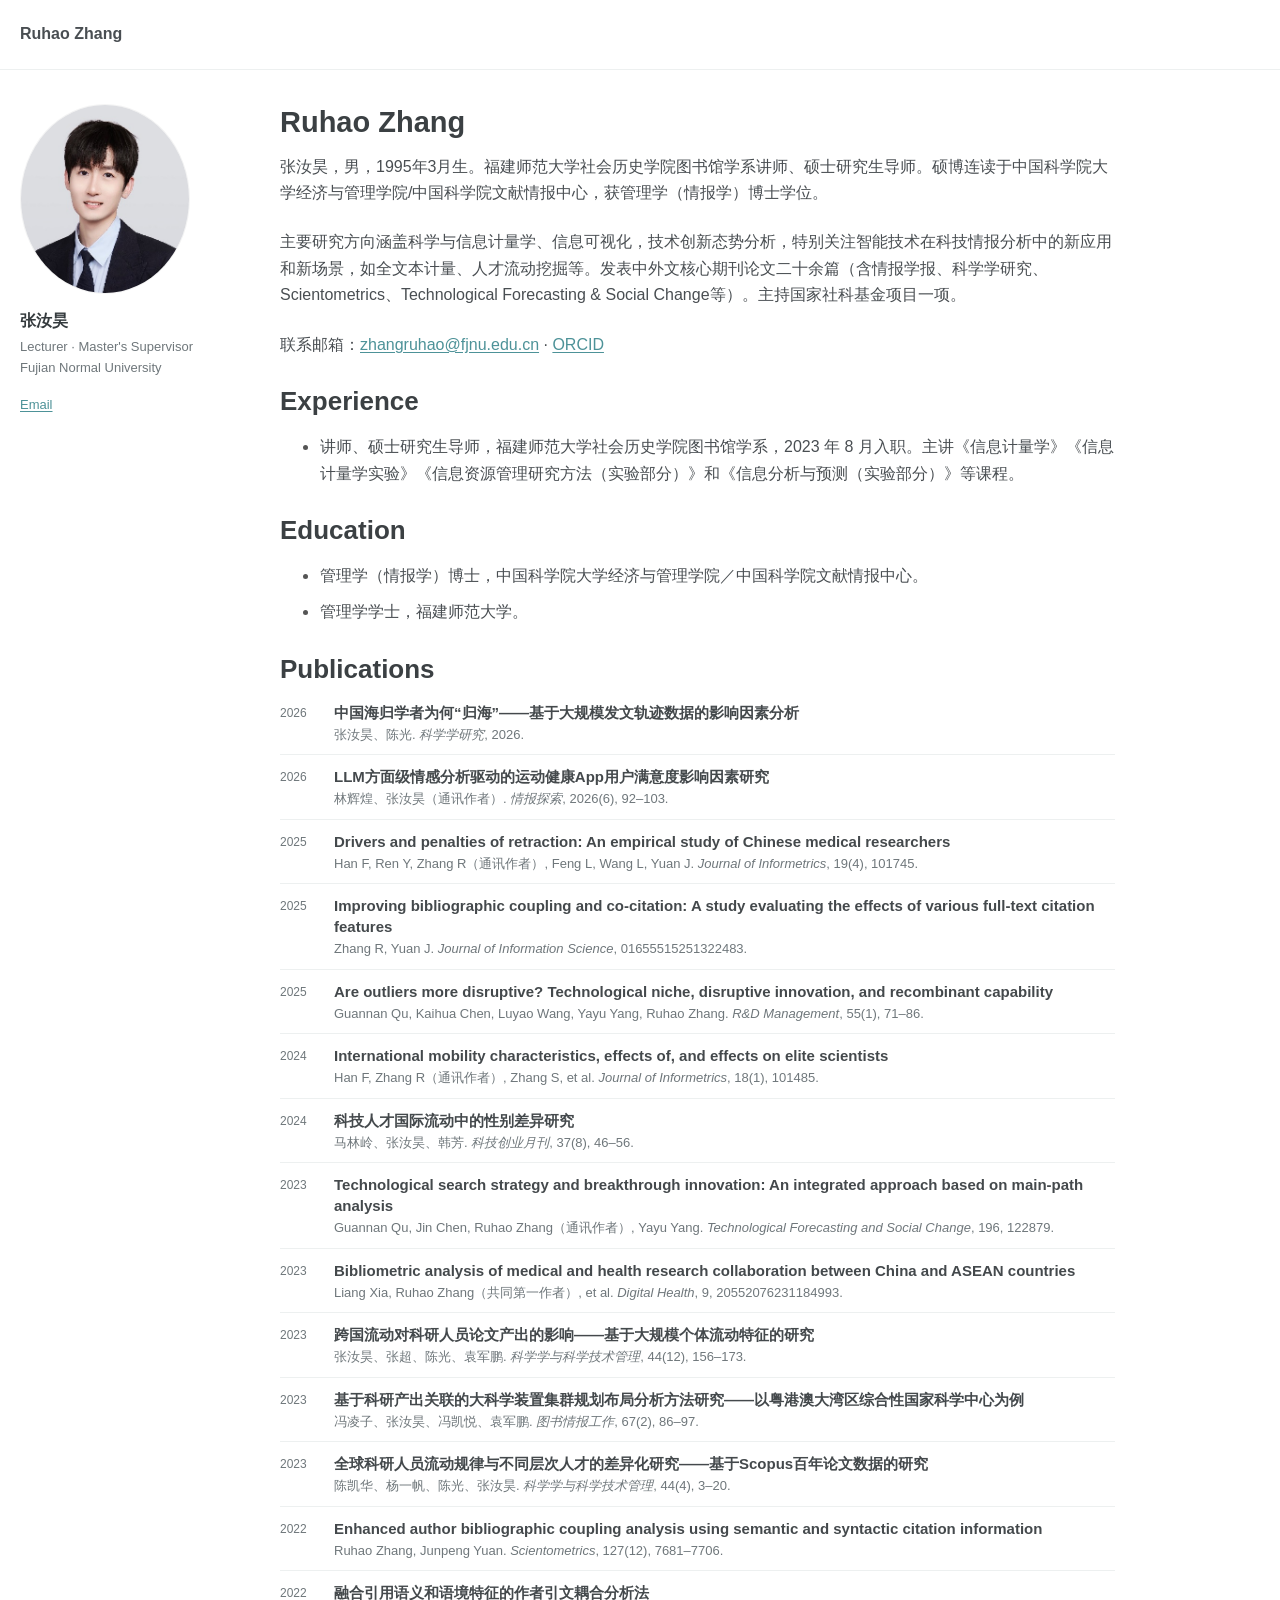
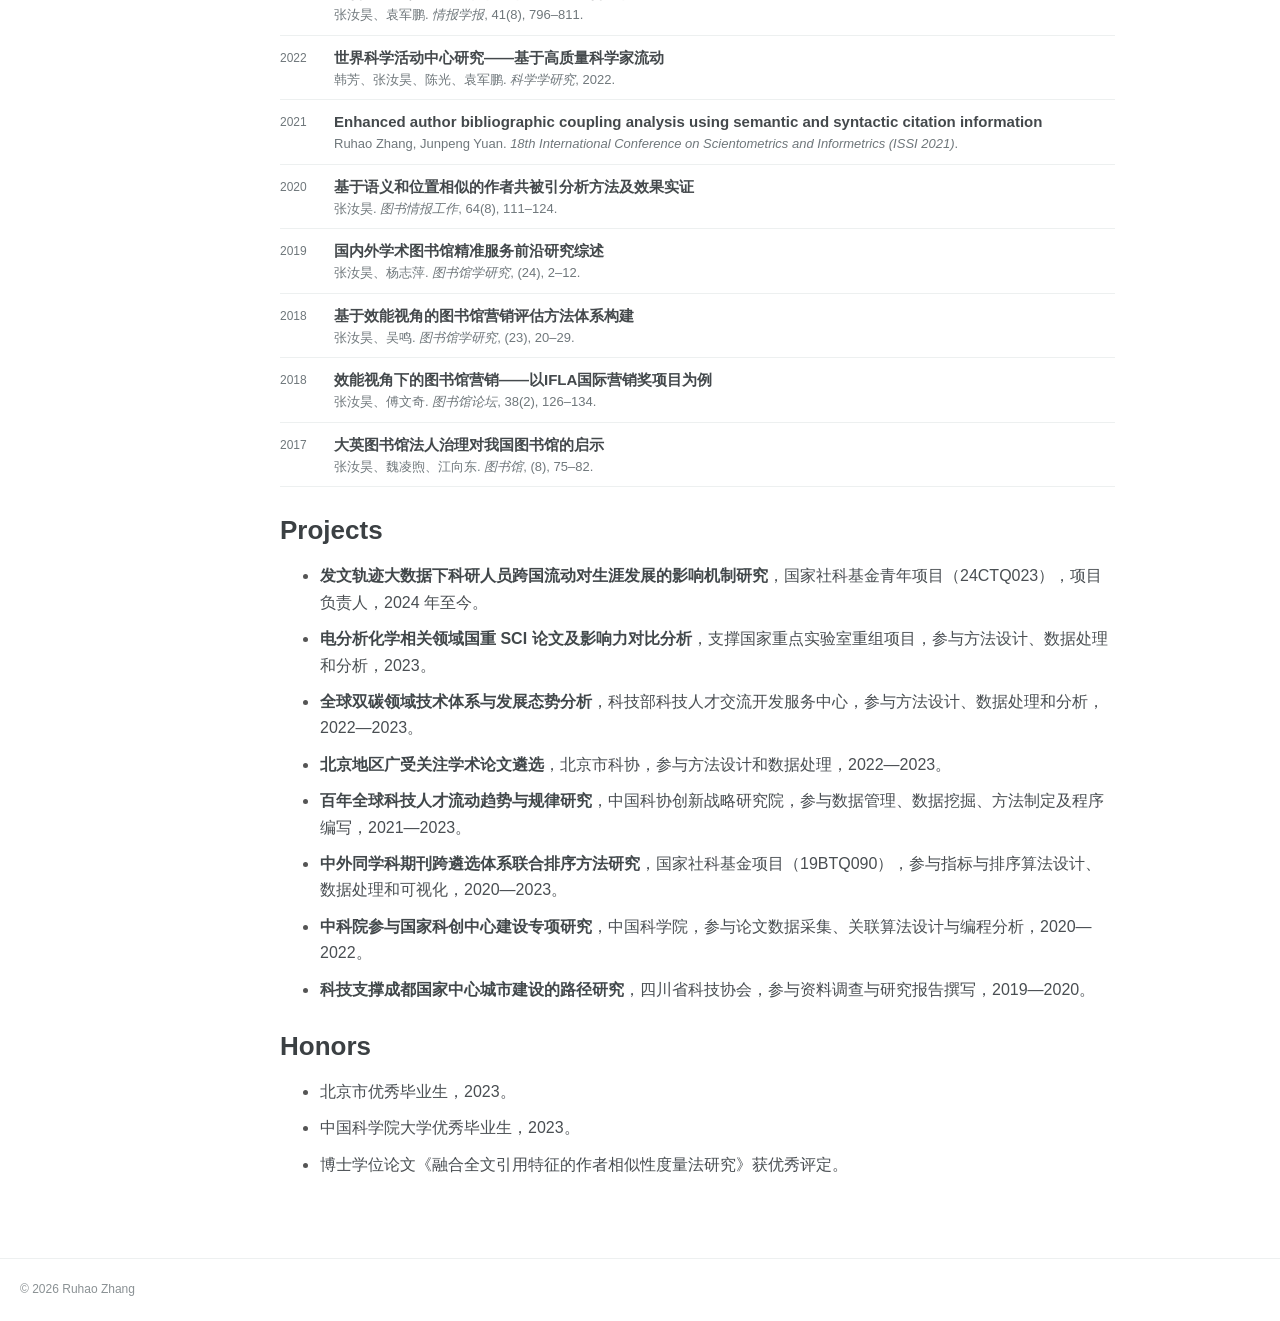
==== index.html @ c6165fc8 "Use revised academic biography on homepage" ====
<!doctype html>
<html lang="zh-CN">
<head>
  <meta charset="utf-8">
  <meta name="viewport" content="width=device-width, initial-scale=1">
  <meta name="description" content="Ruhao Zhang（张汝昊）的学术主页：科学与信息计量学、科技创新态势分析、智能情报技术与信息可视化。">
  <meta name="theme-color" content="#ffffff">
  <title>Ruhao Zhang · 张汝昊</title>
  <link rel="stylesheet" href="styles.css">
</head>
<body>
  <a class="skip-link" href="#main">跳转至正文</a>
  <header class="topbar">
    <div class="topbar-inner">
      <a class="topbar-brand" href="index.html">Ruhao Zhang</a>
    </div>
  </header>

  <div class="page-shell">
    <aside class="profile" aria-label="个人信息">
      <img src="portrait.jpg" alt="张汝昊的肖像" width="357" height="438">
      <h2>张汝昊</h2>
      <p>Lecturer · Master's Supervisor<br>Fujian Normal University</p>
      <a href="mailto:zhangruhao@fjnu.edu.cn">Email</a>
    </aside>

    <main id="main" class="content">
      <h1>Ruhao Zhang</h1>
      <p>张汝昊，男，1995年3月生。福建师范大学社会历史学院图书馆学系讲师、硕士研究生导师。硕博连读于中国科学院大学经济与管理学院/中国科学院文献情报中心，获管理学（情报学）博士学位。</p>
      <p>主要研究方向涵盖科学与信息计量学、信息可视化，技术创新态势分析，特别关注智能技术在科技情报分析中的新应用和新场景，如全文本计量、人才流动挖掘等。发表中外文核心期刊论文二十余篇（含情报学报、科学学研究、Scientometrics、Technological Forecasting &amp; Social Change等）。主持国家社科基金项目一项。</p>
      <p>联系邮箱：<a href="mailto:zhangruhao@fjnu.edu.cn">zhangruhao@fjnu.edu.cn</a> · <a href="https://orcid.org/0000-0002-4372-8726">ORCID</a></p>

      <section aria-labelledby="experience-title">
        <h2 id="experience-title">Experience</h2>
        <ul>
          <li>讲师、硕士研究生导师，福建师范大学社会历史学院图书馆学系，2023 年 8 月入职。主讲《信息计量学》《信息计量学实验》《信息资源管理研究方法（实验部分）》和《信息分析与预测（实验部分）》等课程。</li>
        </ul>
      </section>

      <section aria-labelledby="education-title">
        <h2 id="education-title">Education</h2>
        <ul>
          <li>管理学（情报学）博士，中国科学院大学经济与管理学院／中国科学院文献情报中心。</li>
          <li>管理学学士，福建师范大学。</li>
        </ul>
      </section>

      <section id="publications" aria-labelledby="publications-title">
        <h2 id="publications-title">Publications</h2>
        <ol class="publication-list">
          <li class="publication"><span class="pub-year">2026</span><div><h3>中国海归学者为何“归海”——基于大规模发文轨迹数据的影响因素分析</h3><p>张汝昊、陈光. <em>科学学研究</em>, 2026.</p></div></li>
          <li class="publication"><span class="pub-year">2026</span><div><h3>LLM方面级情感分析驱动的运动健康App用户满意度影响因素研究</h3><p>林辉煌、张汝昊（通讯作者）. <em>情报探索</em>, 2026(6), 92–103.</p></div></li>
          <li class="publication"><span class="pub-year">2025</span><div><h3>Drivers and penalties of retraction: An empirical study of Chinese medical researchers</h3><p>Han F, Ren Y, Zhang R（通讯作者）, Feng L, Wang L, Yuan J. <em>Journal of Informetrics</em>, 19(4), 101745.</p></div></li>
          <li class="publication"><span class="pub-year">2025</span><div><h3>Improving bibliographic coupling and co-citation: A study evaluating the effects of various full-text citation features</h3><p>Zhang R, Yuan J. <em>Journal of Information Science</em>, 01655515251322483.</p></div></li>
          <li class="publication"><span class="pub-year">2025</span><div><h3>Are outliers more disruptive? Technological niche, disruptive innovation, and recombinant capability</h3><p>Guannan Qu, Kaihua Chen, Luyao Wang, Yayu Yang, Ruhao Zhang. <em>R&amp;D Management</em>, 55(1), 71–86.</p></div></li>
          <li class="publication"><span class="pub-year">2024</span><div><h3>International mobility characteristics, effects of, and effects on elite scientists</h3><p>Han F, Zhang R（通讯作者）, Zhang S, et al. <em>Journal of Informetrics</em>, 18(1), 101485.</p></div></li>
          <li class="publication"><span class="pub-year">2024</span><div><h3>科技人才国际流动中的性别差异研究</h3><p>马林岭、张汝昊、韩芳. <em>科技创业月刊</em>, 37(8), 46–56.</p></div></li>
          <li class="publication"><span class="pub-year">2023</span><div><h3>Technological search strategy and breakthrough innovation: An integrated approach based on main-path analysis</h3><p>Guannan Qu, Jin Chen, Ruhao Zhang（通讯作者）, Yayu Yang. <em>Technological Forecasting and Social Change</em>, 196, 122879.</p></div></li>
          <li class="publication"><span class="pub-year">2023</span><div><h3>Bibliometric analysis of medical and health research collaboration between China and ASEAN countries</h3><p>Liang Xia, Ruhao Zhang（共同第一作者）, et al. <em>Digital Health</em>, 9, 20552076231184993.</p></div></li>
          <li class="publication"><span class="pub-year">2023</span><div><h3>跨国流动对科研人员论文产出的影响——基于大规模个体流动特征的研究</h3><p>张汝昊、张超、陈光、袁军鹏. <em>科学学与科学技术管理</em>, 44(12), 156–173.</p></div></li>
          <li class="publication"><span class="pub-year">2023</span><div><h3>基于科研产出关联的大科学装置集群规划布局分析方法研究——以粤港澳大湾区综合性国家科学中心为例</h3><p>冯凌子、张汝昊、冯凯悦、袁军鹏. <em>图书情报工作</em>, 67(2), 86–97.</p></div></li>
          <li class="publication"><span class="pub-year">2023</span><div><h3>全球科研人员流动规律与不同层次人才的差异化研究——基于Scopus百年论文数据的研究</h3><p>陈凯华、杨一帆、陈光、张汝昊. <em>科学学与科学技术管理</em>, 44(4), 3–20.</p></div></li>
          <li class="publication"><span class="pub-year">2022</span><div><h3>Enhanced author bibliographic coupling analysis using semantic and syntactic citation information</h3><p>Ruhao Zhang, Junpeng Yuan. <em>Scientometrics</em>, 127(12), 7681–7706.</p></div></li>
          <li class="publication"><span class="pub-year">2022</span><div><h3>融合引用语义和语境特征的作者引文耦合分析法</h3><p>张汝昊、袁军鹏. <em>情报学报</em>, 41(8), 796–811.</p></div></li>
          <li class="publication"><span class="pub-year">2022</span><div><h3>世界科学活动中心研究——基于高质量科学家流动</h3><p>韩芳、张汝昊、陈光、袁军鹏. <em>科学学研究</em>, 2022.</p></div></li>
          <li class="publication"><span class="pub-year">2021</span><div><h3>Enhanced author bibliographic coupling analysis using semantic and syntactic citation information</h3><p>Ruhao Zhang, Junpeng Yuan. <em>18th International Conference on Scientometrics and Informetrics (ISSI 2021)</em>.</p></div></li>
          <li class="publication"><span class="pub-year">2020</span><div><h3>基于语义和位置相似的作者共被引分析方法及效果实证</h3><p>张汝昊. <em>图书情报工作</em>, 64(8), 111–124.</p></div></li>
          <li class="publication"><span class="pub-year">2019</span><div><h3>国内外学术图书馆精准服务前沿研究综述</h3><p>张汝昊、杨志萍. <em>图书馆学研究</em>, (24), 2–12.</p></div></li>
          <li class="publication"><span class="pub-year">2018</span><div><h3>基于效能视角的图书馆营销评估方法体系构建</h3><p>张汝昊、吴鸣. <em>图书馆学研究</em>, (23), 20–29.</p></div></li>
          <li class="publication"><span class="pub-year">2018</span><div><h3>效能视角下的图书馆营销——以IFLA国际营销奖项目为例</h3><p>张汝昊、傅文奇. <em>图书馆论坛</em>, 38(2), 126–134.</p></div></li>
          <li class="publication"><span class="pub-year">2017</span><div><h3>大英图书馆法人治理对我国图书馆的启示</h3><p>张汝昊、魏凌煦、江向东. <em>图书馆</em>, (8), 75–82.</p></div></li>
        </ol>
      </section>

      <section aria-labelledby="projects-title">
        <h2 id="projects-title">Projects</h2>
        <ul>
          <li><strong>发文轨迹大数据下科研人员跨国流动对生涯发展的影响机制研究</strong>，国家社科基金青年项目（24CTQ023），项目负责人，2024 年至今。</li>
          <li><strong>电分析化学相关领域国重 SCI 论文及影响力对比分析</strong>，支撑国家重点实验室重组项目，参与方法设计、数据处理和分析，2023。</li>
          <li><strong>全球双碳领域技术体系与发展态势分析</strong>，科技部科技人才交流开发服务中心，参与方法设计、数据处理和分析，2022—2023。</li>
          <li><strong>北京地区广受关注学术论文遴选</strong>，北京市科协，参与方法设计和数据处理，2022—2023。</li>
          <li><strong>百年全球科技人才流动趋势与规律研究</strong>，中国科协创新战略研究院，参与数据管理、数据挖掘、方法制定及程序编写，2021—2023。</li>
          <li><strong>中外同学科期刊跨遴选体系联合排序方法研究</strong>，国家社科基金项目（19BTQ090），参与指标与排序算法设计、数据处理和可视化，2020—2023。</li>
          <li><strong>中科院参与国家科创中心建设专项研究</strong>，中国科学院，参与论文数据采集、关联算法设计与编程分析，2020—2022。</li>
          <li><strong>科技支撑成都国家中心城市建设的路径研究</strong>，四川省科技协会，参与资料调查与研究报告撰写，2019—2020。</li>
        </ul>
      </section>

      <section aria-labelledby="honors-title">
        <h2 id="honors-title">Honors</h2>
        <ul>
          <li>北京市优秀毕业生，2023。</li>
          <li>中国科学院大学优秀毕业生，2023。</li>
          <li>博士学位论文《融合全文引用特征的作者相似性度量法研究》获优秀评定。</li>
        </ul>
      </section>
    </main>
  </div>

  <footer class="site-footer"><div>© <span id="year">2026</span> Ruhao Zhang</div></footer>
  <script src="script.js"></script>
</body>
</html>
---- styles.css ----
:root{--text:#494e52;--muted:#6f777b;--link:#4d9298;--line:#edf0f0}
*{box-sizing:border-box}
html{scroll-behavior:smooth}
body{margin:0;background:#fff;color:var(--text);font-family:-apple-system,BlinkMacSystemFont,"Segoe UI","PingFang SC","Microsoft YaHei",sans-serif;font-size:16px;line-height:1.65;-webkit-font-smoothing:antialiased}
a{color:var(--link);text-decoration:underline;text-underline-offset:2px}
a:hover{color:#32777d}
a:focus-visible{outline:2px solid var(--link);outline-offset:3px}
.skip-link{position:absolute;left:14px;top:-60px;background:#333;color:#fff;padding:7px 11px;z-index:10}
.skip-link:focus{top:10px}
.topbar{height:70px;border-bottom:1px solid var(--line)}
.topbar-inner{width:min(1240px,calc(100% - 38px));height:100%;margin:auto;display:flex;align-items:center}
.topbar-brand{color:var(--text);text-decoration:none}
.topbar-brand{font-weight:700;font-size:16px}
.page-shell{width:min(1240px,calc(100% - 38px));margin:34px auto 70px;display:grid;grid-template-columns:205px minmax(0,835px);gap:55px;align-items:start}
.profile img{display:block;width:170px;height:190px;border:1px solid #f4f4f4;border-radius:50%;object-fit:cover;object-position:center 24%;margin-bottom:14px}
.profile h2{font-size:16px;font-weight:700;margin:0 0 3px;color:#343a3d}
.profile p{color:var(--muted);font-size:13px;line-height:1.55;margin:0 0 13px}
.profile a{font-size:13px}
.content{min-width:0}
.content h1{font-size:29px;line-height:1.3;color:#3b4043;margin:0 0 12px;font-weight:700}
.content p{margin:0 0 23px}
.content section{margin-top:26px}
.content section h2{font-size:26px;line-height:1.35;color:#3b4043;margin:0 0 15px;font-weight:700}
.content ul{margin:0;padding-left:39px}
.content li{padding-left:1px;margin-bottom:10px}
.content li::marker{color:#555}
.content strong{font-weight:700;color:#42484b}
.publication-list{list-style:none;margin:10px 0 0;padding:0}
.publication-list>.publication{display:grid;grid-template-columns:42px minmax(0,1fr);column-gap:12px;padding:0 0 10px;margin:0 0 11px;border-bottom:1px solid var(--line)}
.publication .pub-year{display:block;color:var(--muted);font-size:12px;line-height:1.5;margin-top:2px}
.publication h3{font-size:15px;line-height:1.4;font-weight:700;margin:0 0 2px;color:#44494c}
.publication p{font-size:13px;color:var(--muted);margin:0;line-height:1.5}
.site-footer{border-top:1px solid var(--line);color:#8a9194;font-size:12px;padding:21px 19px}
.site-footer>div{width:min(1240px,100%);margin:auto}
@media(max-width:760px){.page-shell{grid-template-columns:150px minmax(0,1fr);gap:30px}.profile img{width:135px;height:150px}.content h1{font-size:26px}.content section h2{font-size:23px}}
@media(max-width:580px){
  body{font-size:15px;line-height:1.8}
  .topbar{height:58px}
  .topbar-inner{width:calc(100% - 36px)}
  .page-shell{width:calc(100% - 36px);display:block;margin-top:0}
  .profile{display:grid;grid-template-columns:66px 1fr;gap:0 15px;align-items:center;margin:0 -18px 0;padding:19px 18px;background:#f8faf9;border-bottom:1px solid var(--line)}
  .profile img{width:66px;height:76px;grid-row:1 / 3;margin:0}
  .profile h2{font-size:17px;margin:0 0 2px}
  .profile p{margin:0;font-size:12px;line-height:1.5}
  .profile a{display:none}
  .content{padding-top:27px}
  .content h1{font-size:27px;margin-bottom:17px}
  .content p{margin-bottom:19px;line-height:1.85}
  .content section{border-top:1px solid var(--line);padding-top:22px;margin-top:27px}
  .content section h2{font-size:23px;margin-bottom:14px}
  .content ul{padding-left:23px}
  .content li{margin-bottom:13px;line-height:1.75}
  .publication-list{margin-top:0}
  .publication-list>.publication{grid-template-columns:37px minmax(0,1fr);column-gap:9px;padding-bottom:10px;margin-bottom:10px;line-height:1.5}
  .publication h3{font-size:15px;overflow-wrap:break-word}
  .publication p{font-size:13px;line-height:1.5;margin:0}
}
@media(max-width:390px){.topbar-inner{width:calc(100% - 28px)}.topbar-brand{font-size:14px}}
@media(prefers-reduced-motion:reduce){html{scroll-behavior:auto}}
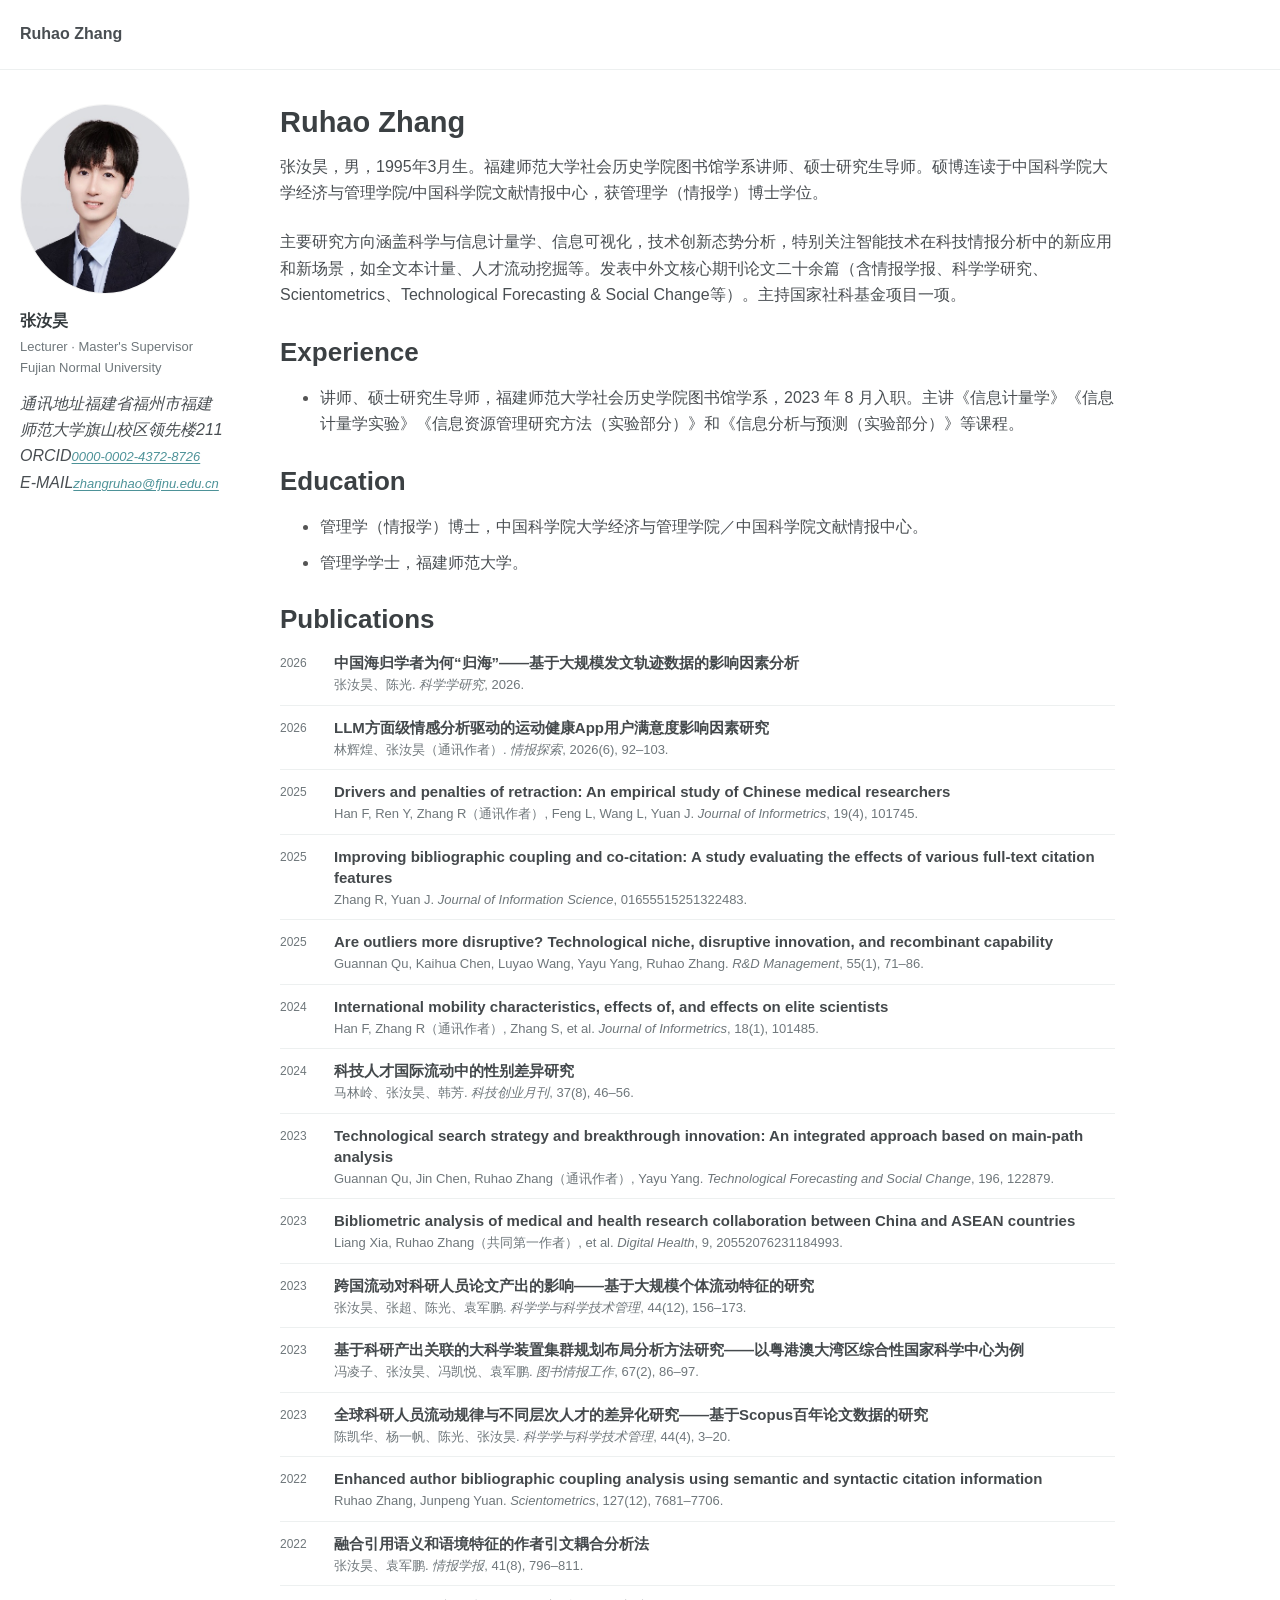
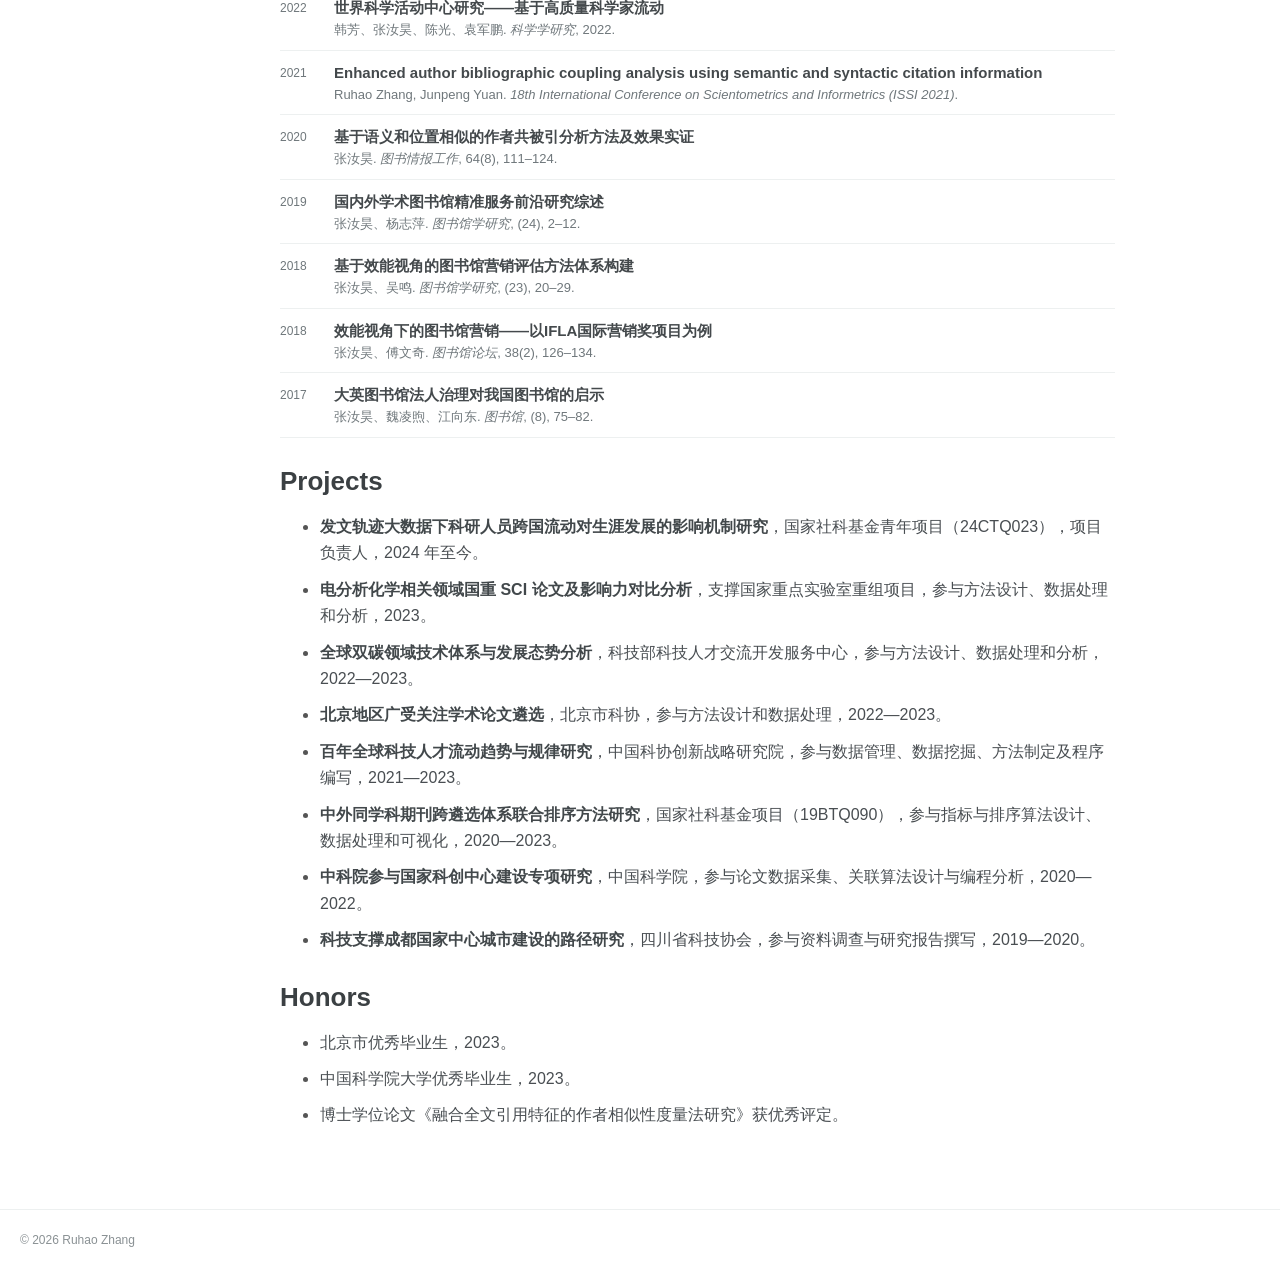
==== commit 16c27a71: "Move resume contact details under profile" ====
--- a/index.html
+++ b/index.html
@@ -21,14 +21,17 @@
       <img src="portrait.jpg" alt="张汝昊的肖像" width="357" height="438">
       <h2>张汝昊</h2>
       <p>Lecturer · Master's Supervisor<br>Fujian Normal University</p>
-      <a href="mailto:zhangruhao@fjnu.edu.cn">Email</a>
+      <address class="profile-contact">
+        <div><span>通讯地址</span>福建省福州市福建师范大学旗山校区领先楼211</div>
+        <div><span>ORCID</span><a href="https://orcid.org/0000-0002-4372-8726">0000-0002-4372-8726</a></div>
+        <div><span>E-MAIL</span><a href="mailto:zhangruhao@fjnu.edu.cn">zhangruhao@fjnu.edu.cn</a></div>
+      </address>
     </aside>
 
     <main id="main" class="content">
       <h1>Ruhao Zhang</h1>
       <p>张汝昊，男，1995年3月生。福建师范大学社会历史学院图书馆学系讲师、硕士研究生导师。硕博连读于中国科学院大学经济与管理学院/中国科学院文献情报中心，获管理学（情报学）博士学位。</p>
       <p>主要研究方向涵盖科学与信息计量学、信息可视化，技术创新态势分析，特别关注智能技术在科技情报分析中的新应用和新场景，如全文本计量、人才流动挖掘等。发表中外文核心期刊论文二十余篇（含情报学报、科学学研究、Scientometrics、Technological Forecasting &amp; Social Change等）。主持国家社科基金项目一项。</p>
-      <p>联系邮箱：<a href="mailto:zhangruhao@fjnu.edu.cn">zhangruhao@fjnu.edu.cn</a> · <a href="https://orcid.org/0000-0002-4372-8726">ORCID</a></p>
 
       <section aria-labelledby="experience-title">
         <h2 id="experience-title">Experience</h2>
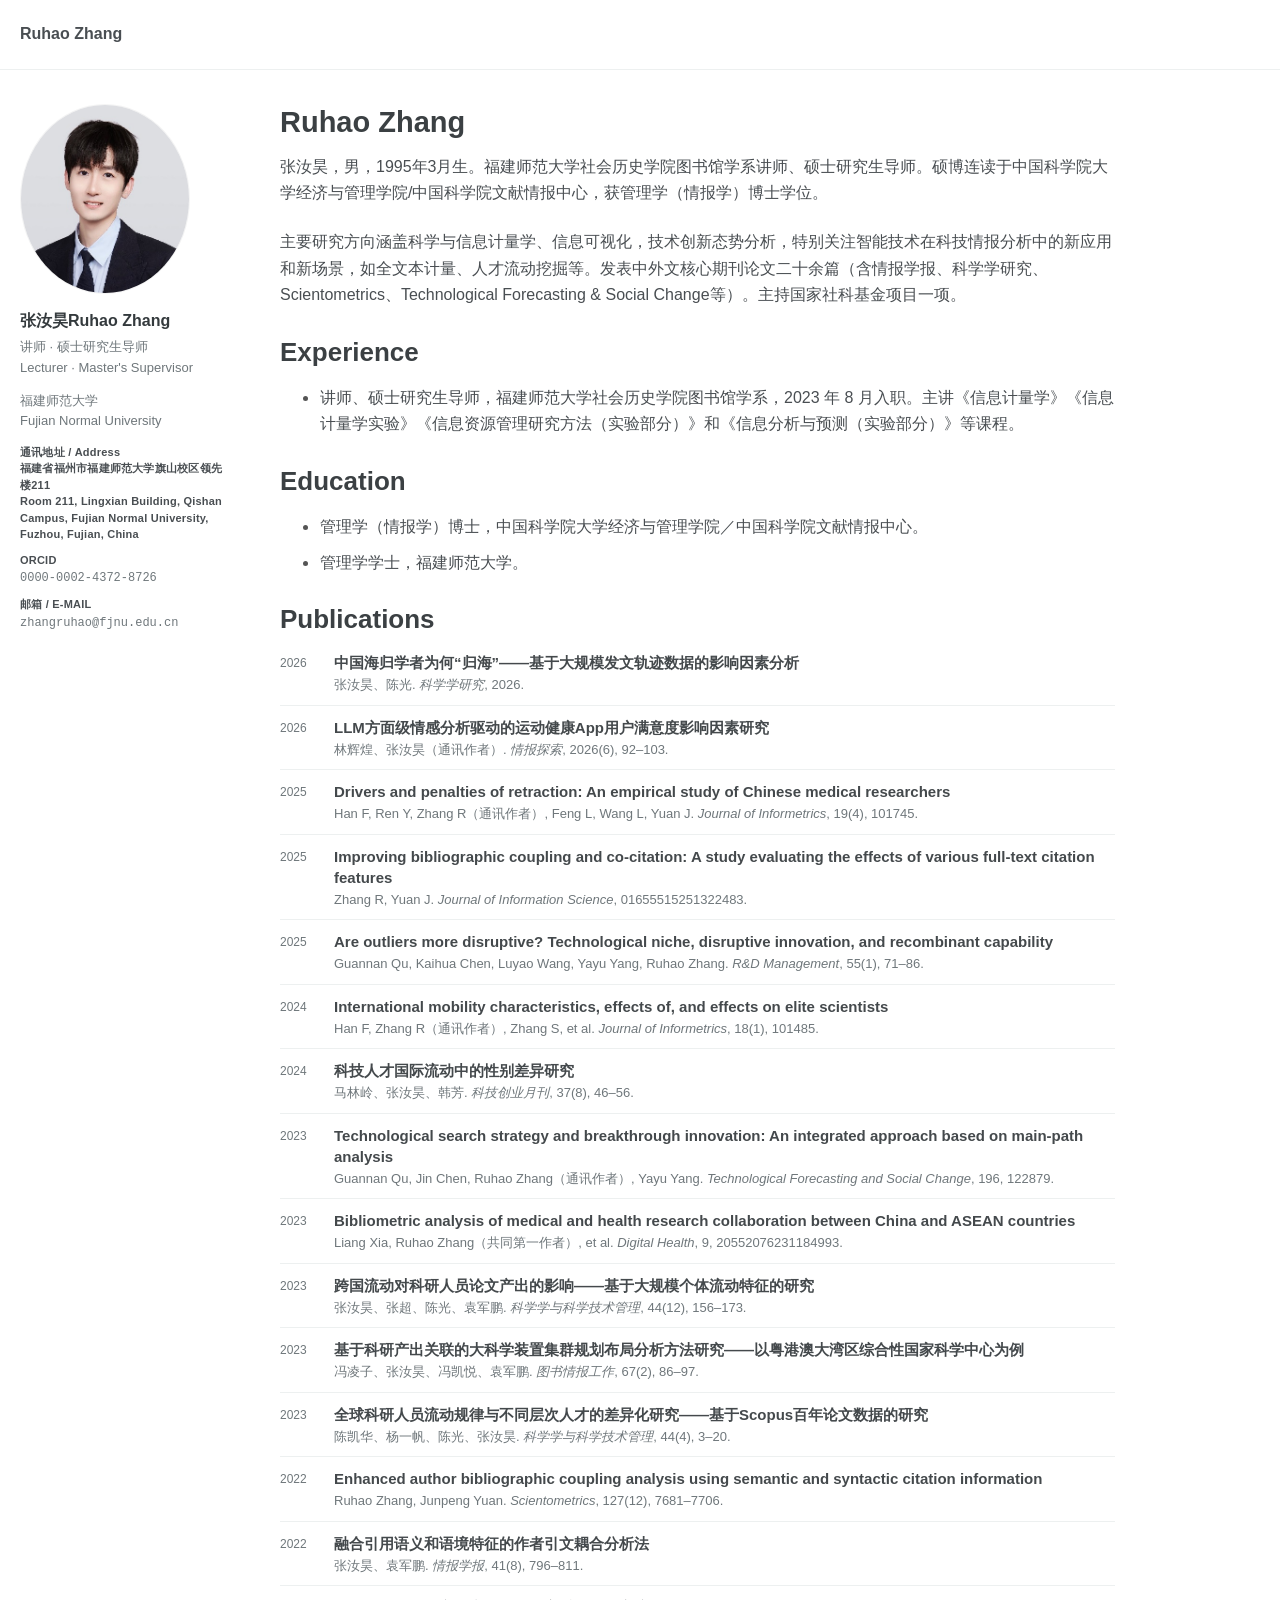
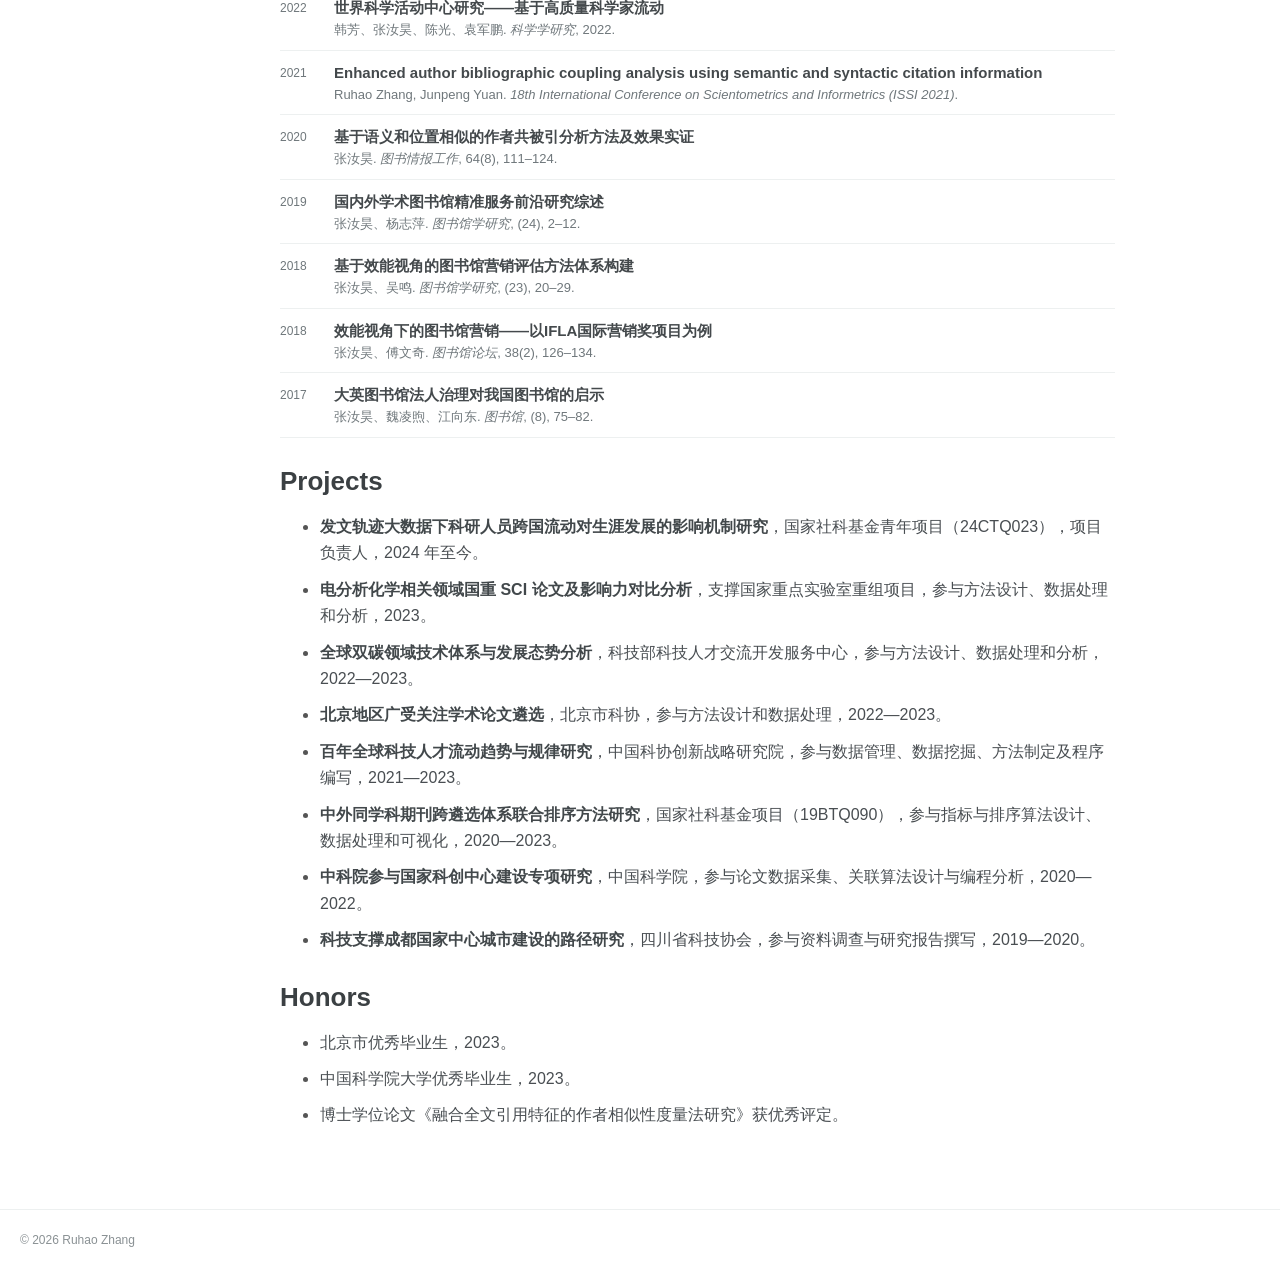
==== commit 993c5ae4: "Make profile details bilingual and show identifiers as code" ====
--- a/index.html
+++ b/index.html
@@ -19,12 +19,15 @@
   <div class="page-shell">
     <aside class="profile" aria-label="个人信息">
       <img src="portrait.jpg" alt="张汝昊的肖像" width="357" height="438">
-      <h2>张汝昊</h2>
-      <p>Lecturer · Master's Supervisor<br>Fujian Normal University</p>
+      <div class="profile-identity">
+        <h2>张汝昊<span lang="en">Ruhao Zhang</span></h2>
+        <p>讲师 · 硕士研究生导师<br><span lang="en">Lecturer · Master's Supervisor</span></p>
+        <p>福建师范大学<br><span lang="en">Fujian Normal University</span></p>
+      </div>
       <address class="profile-contact">
-        <div><span>通讯地址</span>福建省福州市福建师范大学旗山校区领先楼211</div>
-        <div><span>ORCID</span><a href="https://orcid.org/0000-0002-4372-8726">0000-0002-4372-8726</a></div>
-        <div><span>E-MAIL</span><a href="mailto:zhangruhao@fjnu.edu.cn">zhangruhao@fjnu.edu.cn</a></div>
+        <div><span class="contact-label">通讯地址 / Address</span><span>福建省福州市福建师范大学旗山校区领先楼211</span><span lang="en">Room 211, Lingxian Building, Qishan Campus, Fujian Normal University, Fuzhou, Fujian, China</span></div>
+        <div><span class="contact-label">ORCID</span><code>0000-0002-4372-8726</code></div>
+        <div><span class="contact-label">邮箱 / E-MAIL</span><code>zhangruhao@fjnu.edu.cn</code></div>
       </address>
     </aside>
 
--- a/styles.css
+++ b/styles.css
@@ -15,7 +15,9 @@
 .profile img{display:block;width:170px;height:190px;border:1px solid #f4f4f4;border-radius:50%;object-fit:cover;object-position:center 24%;margin-bottom:14px}
 .profile h2{font-size:16px;font-weight:700;margin:0 0 3px;color:#343a3d}
 .profile p{color:var(--muted);font-size:13px;line-height:1.55;margin:0 0 13px}
-.profile a{font-size:13px}
+.profile-contact{display:grid;gap:9px;color:var(--muted);font-size:12px;font-style:normal;line-height:1.5;overflow-wrap:anywhere}
+.profile-contact span{display:block;color:var(--text);font-weight:600;font-size:11px;letter-spacing:.02em}
+.profile-contact a{font-size:12px}
 .content{min-width:0}
 .content h1{font-size:29px;line-height:1.3;color:#3b4043;margin:0 0 12px;font-weight:700}
 .content p{margin:0 0 23px}
@@ -42,7 +44,7 @@
   .profile img{width:66px;height:76px;grid-row:1 / 3;margin:0}
   .profile h2{font-size:17px;margin:0 0 2px}
   .profile p{margin:0;font-size:12px;line-height:1.5}
-  .profile a{display:none}
+  .profile-contact{grid-column:1 / -1;margin-top:15px;gap:8px}
   .content{padding-top:27px}
   .content h1{font-size:27px;margin-bottom:17px}
   .content p{margin-bottom:19px;line-height:1.85}
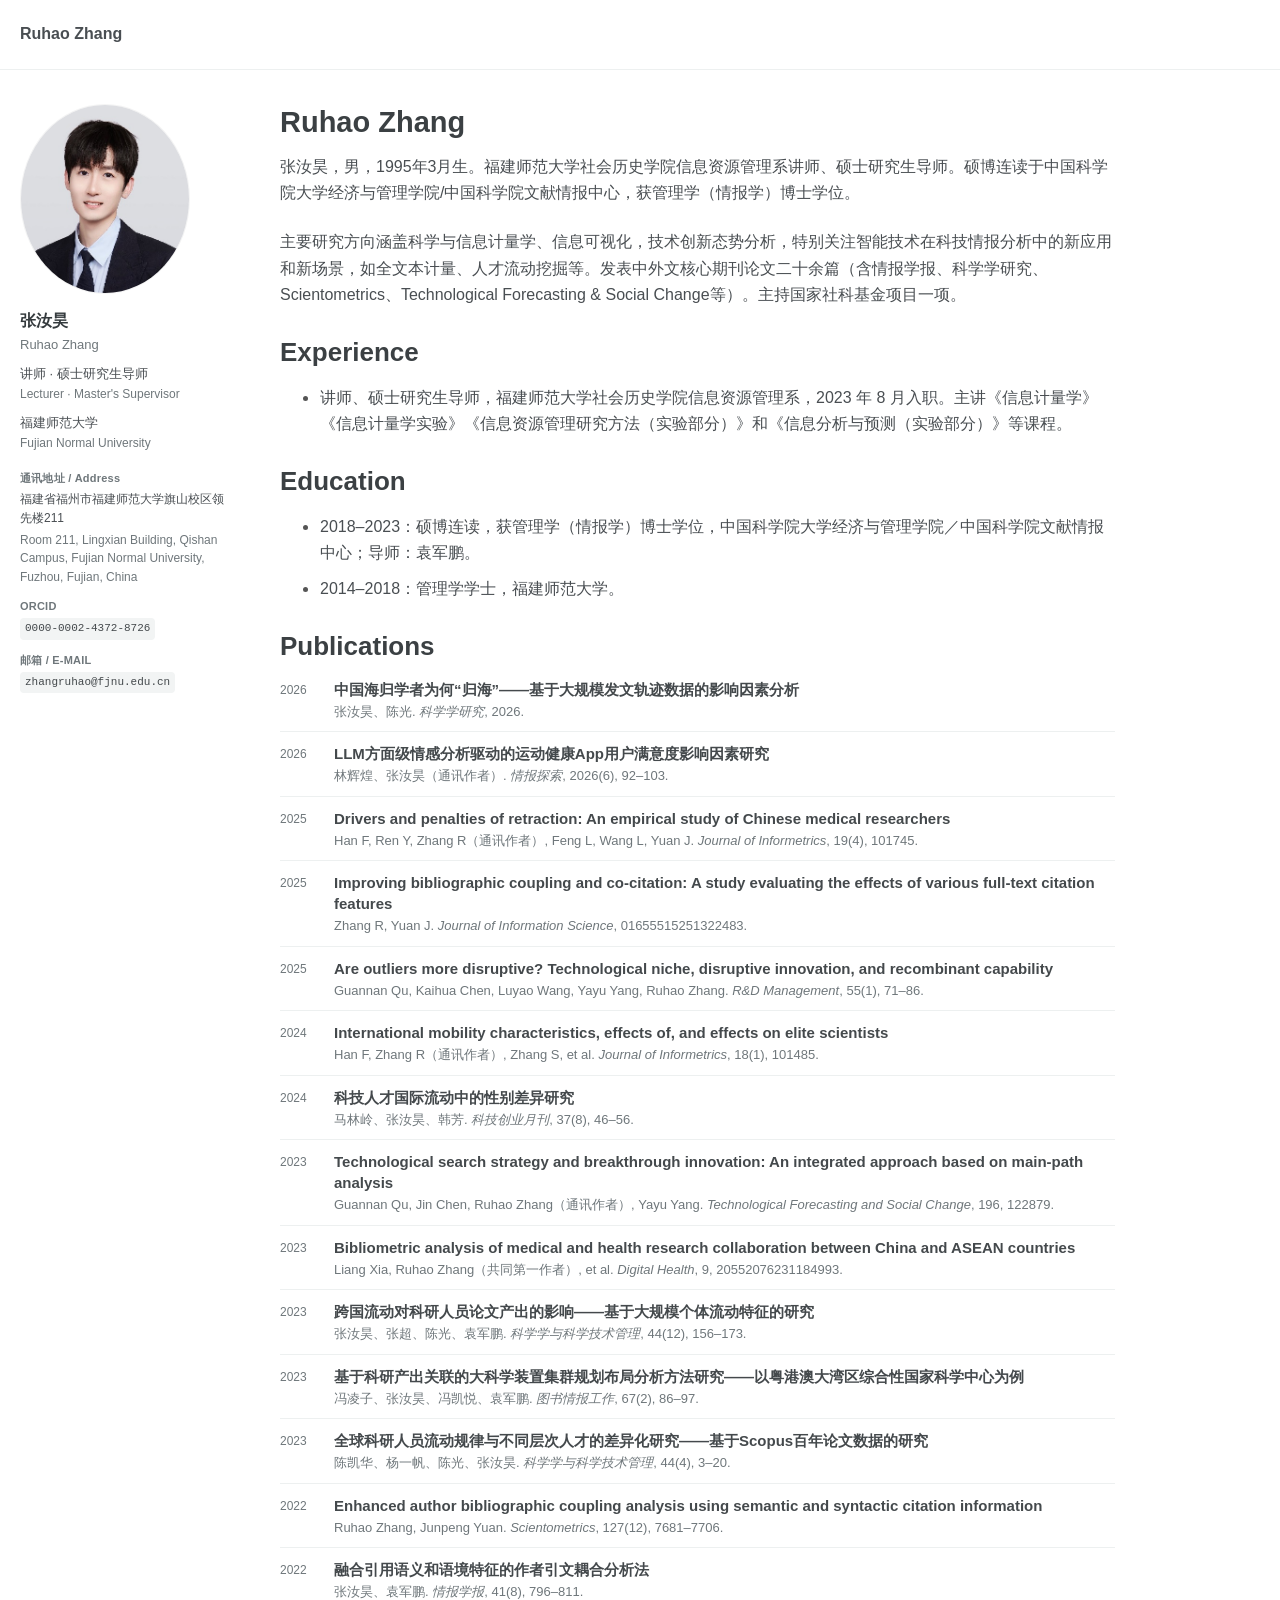
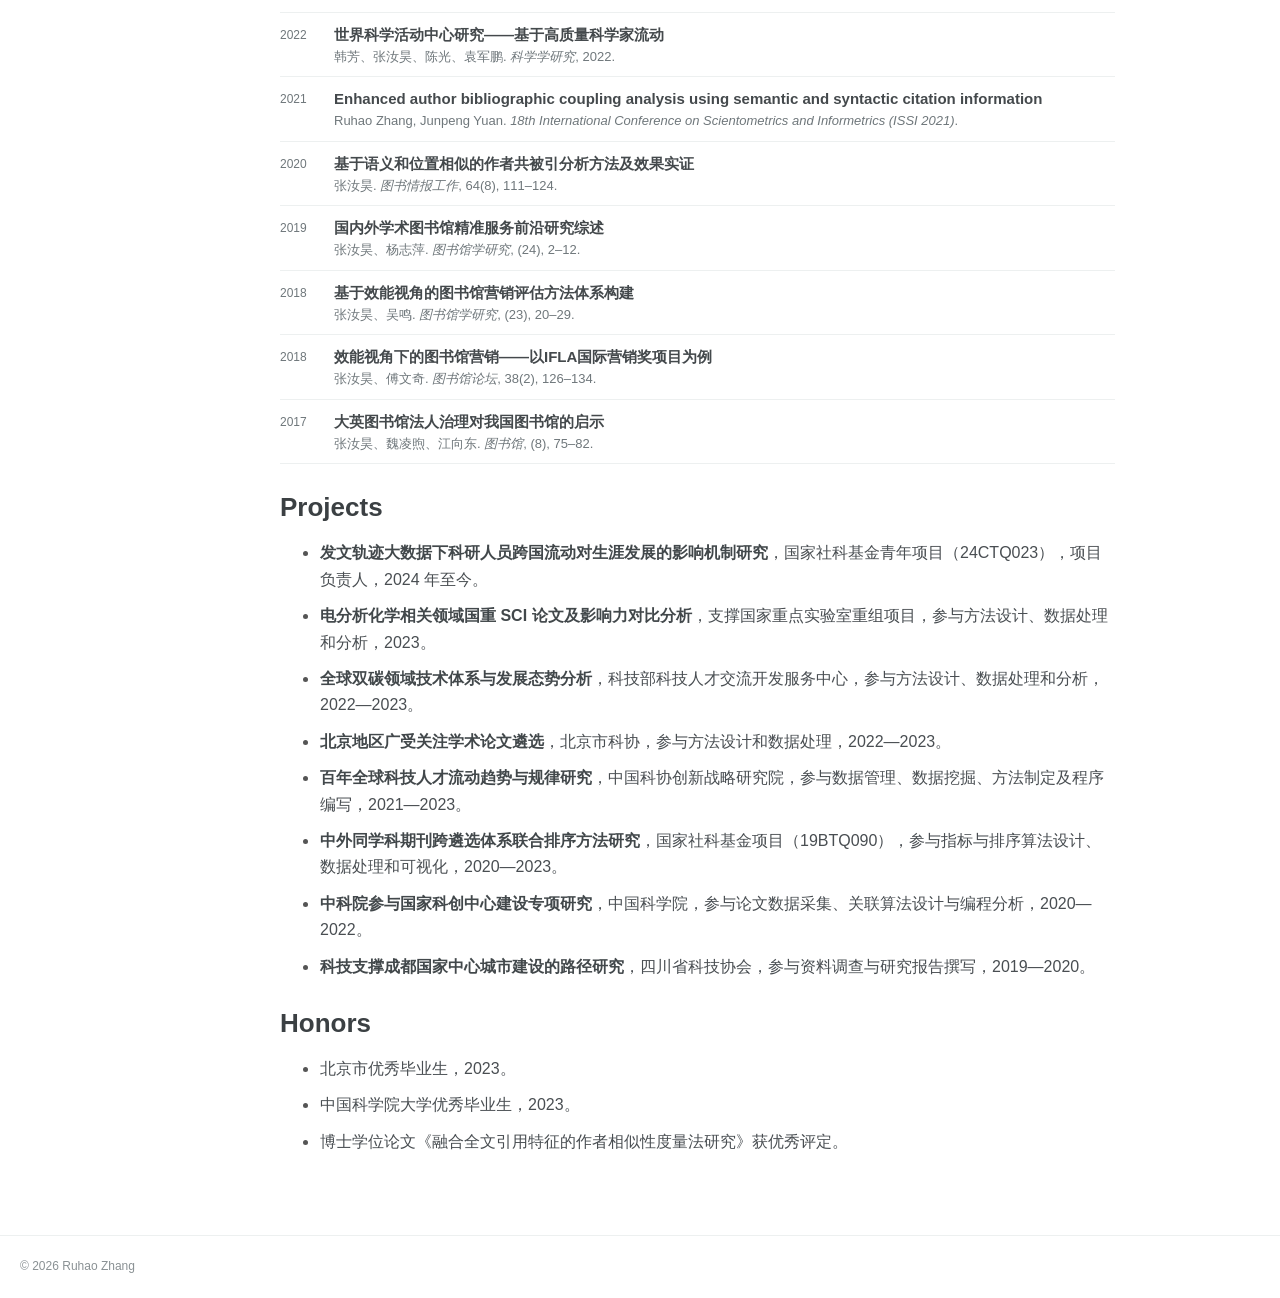
==== commit ea8baea8: "Update affiliation and education details" ====
--- a/index.html
+++ b/index.html
@@ -4,8 +4,11 @@
   <meta charset="utf-8">
   <meta name="viewport" content="width=device-width, initial-scale=1">
   <meta name="description" content="Ruhao Zhang（张汝昊）的学术主页：科学与信息计量学、科技创新态势分析、智能情报技术与信息可视化。">
-  <meta name="theme-color" content="#ffffff">
+  <meta name="theme-color" content="#EFEAE0">
   <title>Ruhao Zhang · 张汝昊</title>
+  <link rel="preconnect" href="https://fonts.googleapis.com">
+  <link rel="preconnect" href="https://fonts.gstatic.com" crossorigin>
+  <link href="https://fonts.googleapis.com/css2?family=Noto+Serif+SC:wght@400;600;700&amp;display=swap" rel="stylesheet">
   <link rel="stylesheet" href="styles.css">
 </head>
 <body>
@@ -33,21 +36,21 @@
 
     <main id="main" class="content">
       <h1>Ruhao Zhang</h1>
-      <p>张汝昊，男，1995年3月生。福建师范大学社会历史学院图书馆学系讲师、硕士研究生导师。硕博连读于中国科学院大学经济与管理学院/中国科学院文献情报中心，获管理学（情报学）博士学位。</p>
+      <p>张汝昊，男，1995年3月生。福建师范大学社会历史学院信息资源管理系讲师、硕士研究生导师。硕博连读于中国科学院大学经济与管理学院/中国科学院文献情报中心，获管理学（情报学）博士学位。</p>
       <p>主要研究方向涵盖科学与信息计量学、信息可视化，技术创新态势分析，特别关注智能技术在科技情报分析中的新应用和新场景，如全文本计量、人才流动挖掘等。发表中外文核心期刊论文二十余篇（含情报学报、科学学研究、Scientometrics、Technological Forecasting &amp; Social Change等）。主持国家社科基金项目一项。</p>
 
       <section aria-labelledby="experience-title">
         <h2 id="experience-title">Experience</h2>
         <ul>
-          <li>讲师、硕士研究生导师，福建师范大学社会历史学院图书馆学系，2023 年 8 月入职。主讲《信息计量学》《信息计量学实验》《信息资源管理研究方法（实验部分）》和《信息分析与预测（实验部分）》等课程。</li>
+          <li>讲师、硕士研究生导师，福建师范大学社会历史学院信息资源管理系，2023 年 8 月入职。主讲《信息计量学》《信息计量学实验》《信息资源管理研究方法（实验部分）》和《信息分析与预测（实验部分）》等课程。</li>
         </ul>
       </section>
 
       <section aria-labelledby="education-title">
         <h2 id="education-title">Education</h2>
         <ul>
-          <li>管理学（情报学）博士，中国科学院大学经济与管理学院／中国科学院文献情报中心。</li>
-          <li>管理学学士，福建师范大学。</li>
+          <li>2018–2023：硕博连读，获管理学（情报学）博士学位，中国科学院大学经济与管理学院／中国科学院文献情报中心；导师：袁军鹏。</li>
+          <li>2014–2018：管理学学士，福建师范大学。</li>
         </ul>
       </section>
 
--- a/styles.css
+++ b/styles.css
@@ -13,11 +13,15 @@
 .topbar-brand{font-weight:700;font-size:16px}
 .page-shell{width:min(1240px,calc(100% - 38px));margin:34px auto 70px;display:grid;grid-template-columns:205px minmax(0,835px);gap:55px;align-items:start}
 .profile img{display:block;width:170px;height:190px;border:1px solid #f4f4f4;border-radius:50%;object-fit:cover;object-position:center 24%;margin-bottom:14px}
-.profile h2{font-size:16px;font-weight:700;margin:0 0 3px;color:#343a3d}
-.profile p{color:var(--muted);font-size:13px;line-height:1.55;margin:0 0 13px}
-.profile-contact{display:grid;gap:9px;color:var(--muted);font-size:12px;font-style:normal;line-height:1.5;overflow-wrap:anywhere}
-.profile-contact span{display:block;color:var(--text);font-weight:600;font-size:11px;letter-spacing:.02em}
-.profile-contact a{font-size:12px}
+.profile h2{font-size:16px;font-weight:700;margin:0 0 8px;color:#343a3d}
+.profile h2 span{display:block;color:var(--muted);font-size:13px;font-weight:400}
+.profile p{color:var(--text);font-size:13px;line-height:1.55;margin:0 0 9px}
+.profile p span{color:var(--muted);font-size:12px}
+.profile-contact{display:grid;gap:12px;margin-top:17px;color:var(--text);font-size:12px;font-style:normal;line-height:1.55;overflow-wrap:anywhere}
+.profile-contact span{display:block}
+.profile-contact [lang="en"]{color:var(--muted);margin-top:3px}
+.profile-contact .contact-label{color:var(--muted);font-weight:600;font-size:11px;letter-spacing:.02em;margin-bottom:3px}
+.profile-contact code{display:inline-block;max-width:100%;padding:2px 5px;border-radius:4px;background:#f2f4f4;color:#44494c;font-size:11px;font-family:ui-monospace,SFMono-Regular,Consolas,monospace;white-space:normal;overflow-wrap:anywhere}
 .content{min-width:0}
 .content h1{font-size:29px;line-height:1.3;color:#3b4043;margin:0 0 12px;font-weight:700}
 .content p{margin:0 0 23px}
@@ -41,9 +45,9 @@
   .topbar-inner{width:calc(100% - 36px)}
   .page-shell{width:calc(100% - 36px);display:block;margin-top:0}
   .profile{display:grid;grid-template-columns:66px 1fr;gap:0 15px;align-items:center;margin:0 -18px 0;padding:19px 18px;background:#f8faf9;border-bottom:1px solid var(--line)}
-  .profile img{width:66px;height:76px;grid-row:1 / 3;margin:0}
-  .profile h2{font-size:17px;margin:0 0 2px}
-  .profile p{margin:0;font-size:12px;line-height:1.5}
+  .profile img{width:66px;height:76px;margin:0}
+  .profile h2{font-size:17px;margin:0 0 4px}
+  .profile p{margin:0 0 5px;font-size:12px;line-height:1.5}
   .profile-contact{grid-column:1 / -1;margin-top:15px;gap:8px}
   .content{padding-top:27px}
   .content h1{font-size:27px;margin-bottom:17px}
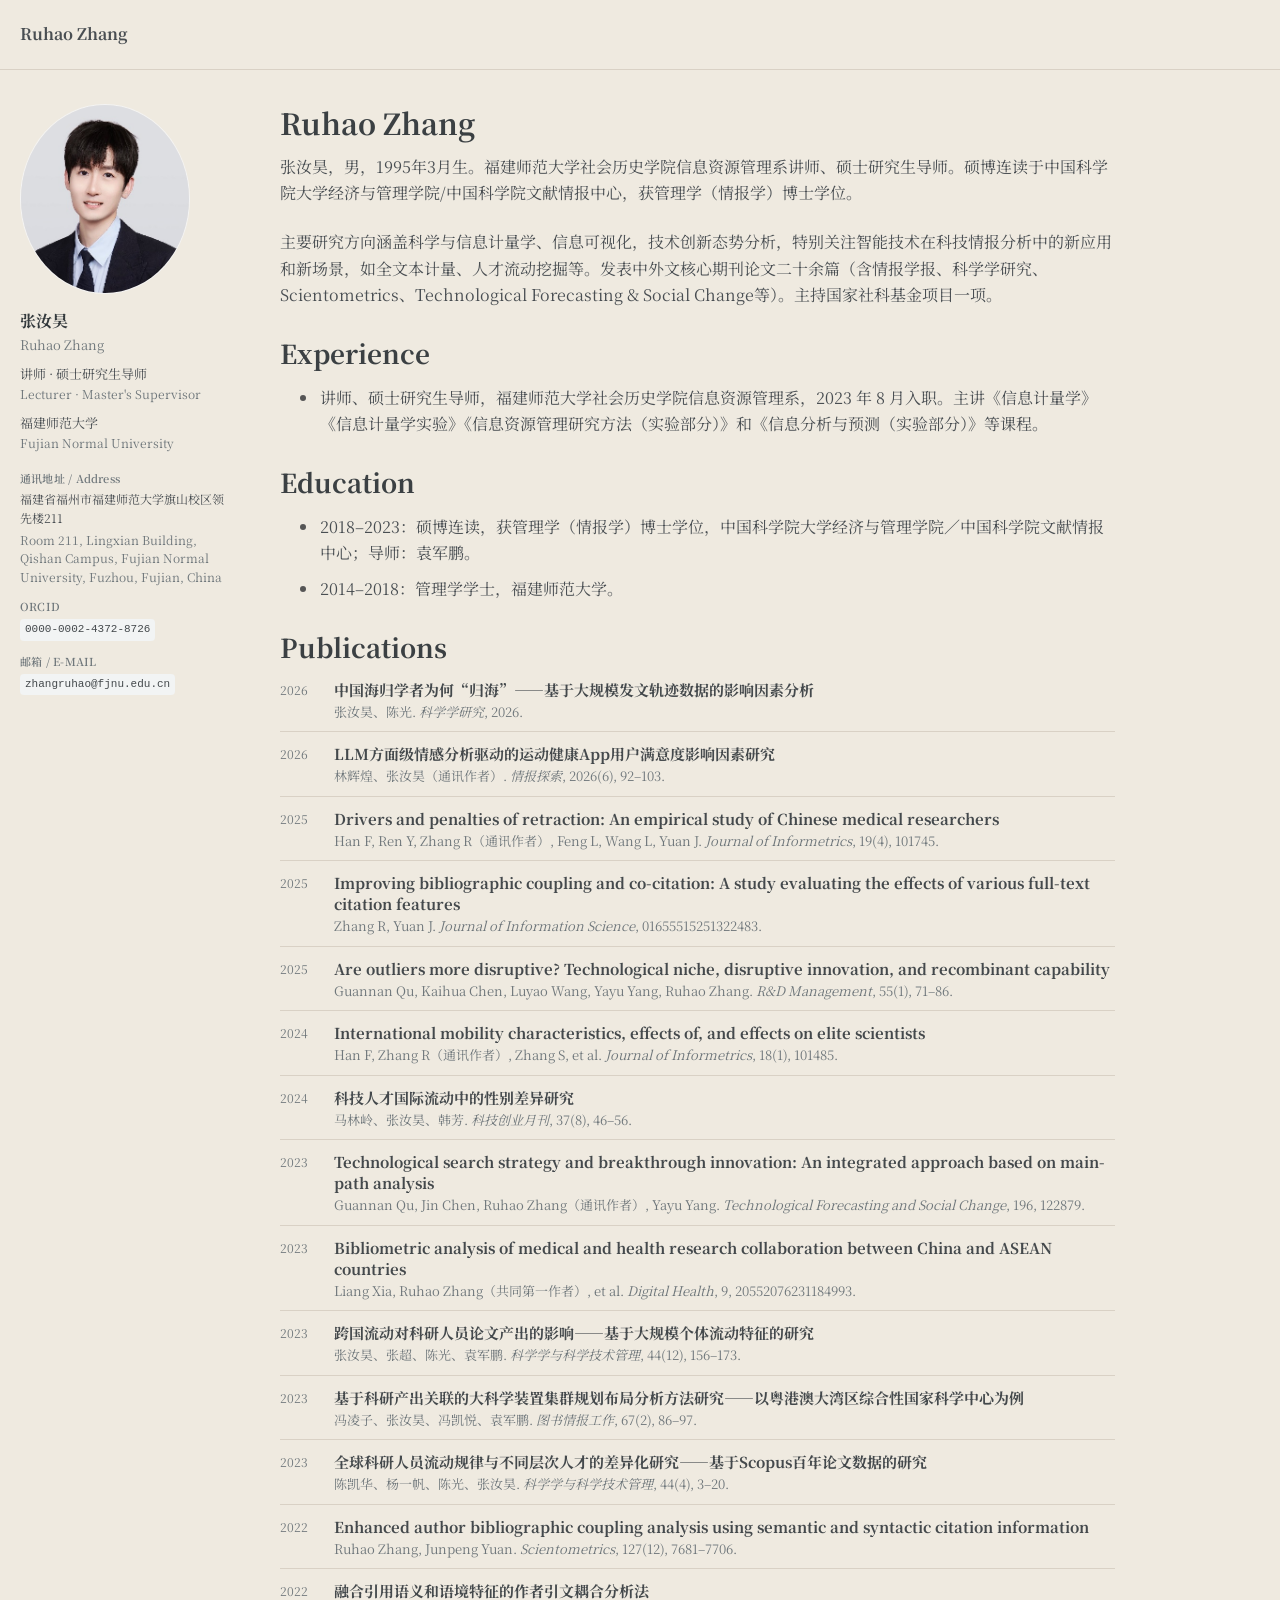
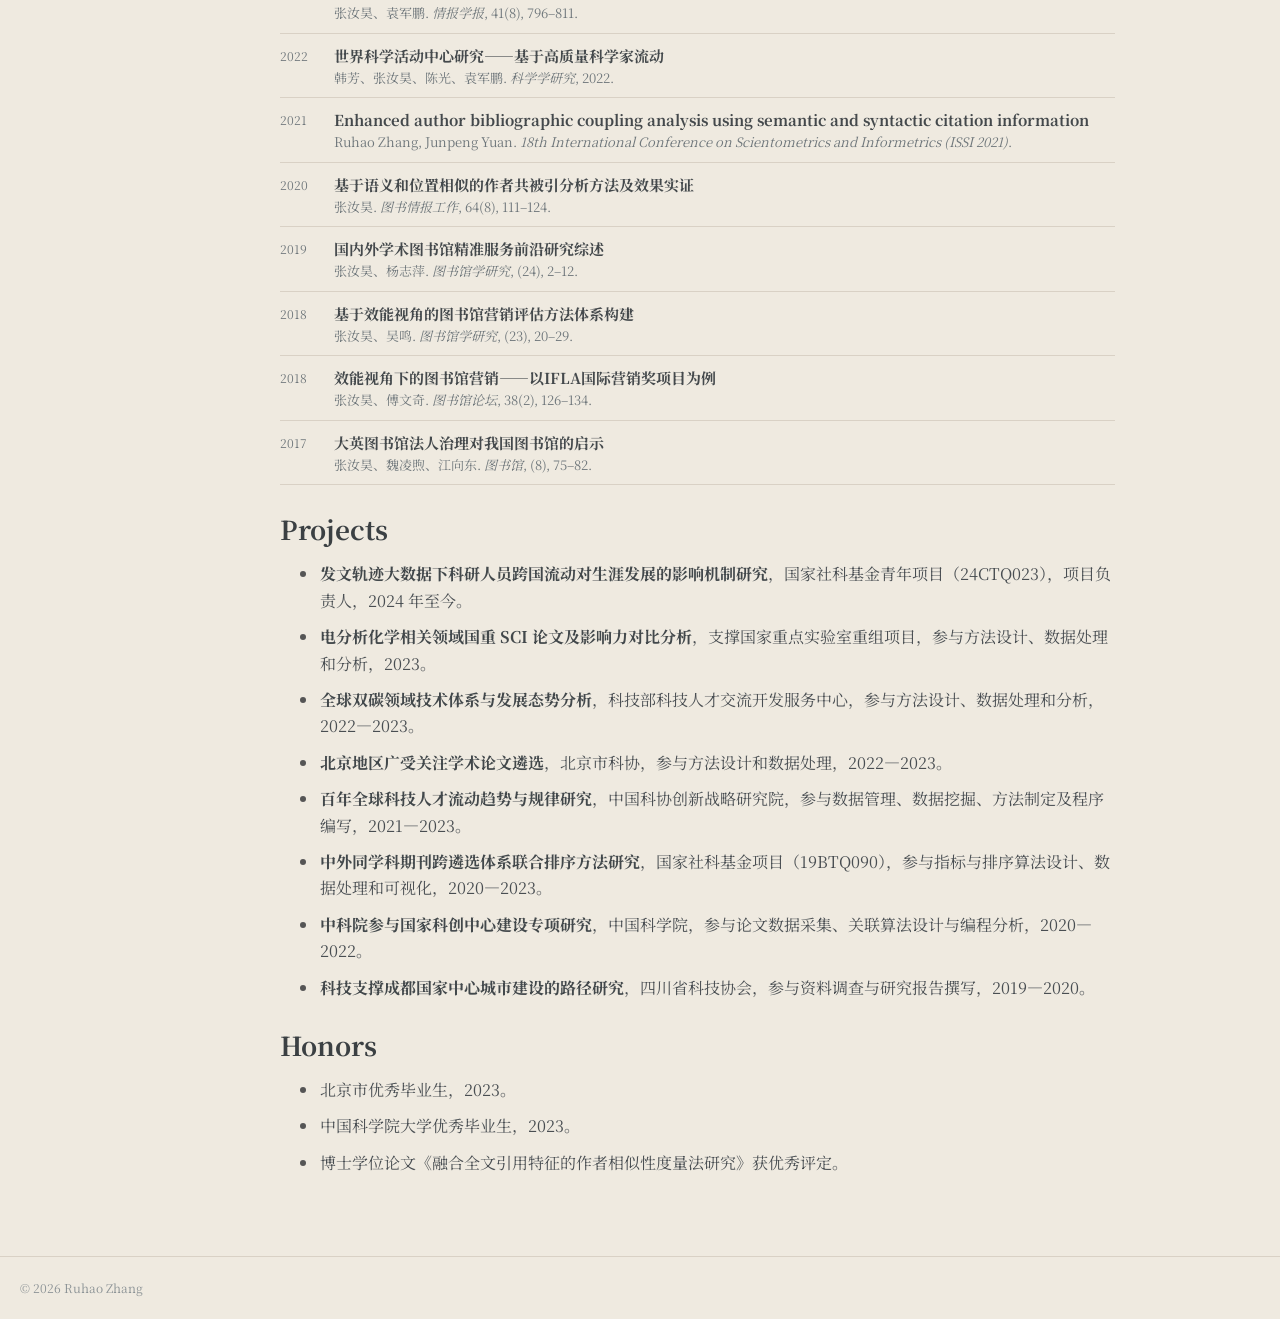
==== commit d6af8de2: "Restore original white site background" ====
--- a/index.html
+++ b/index.html
@@ -4,7 +4,7 @@
   <meta charset="utf-8">
   <meta name="viewport" content="width=device-width, initial-scale=1">
   <meta name="description" content="Ruhao Zhang（张汝昊）的学术主页：科学与信息计量学、科技创新态势分析、智能情报技术与信息可视化。">
-  <meta name="theme-color" content="#EFEAE0">
+  <meta name="theme-color" content="#ffffff">
   <title>Ruhao Zhang · 张汝昊</title>
   <link rel="preconnect" href="https://fonts.googleapis.com">
   <link rel="preconnect" href="https://fonts.gstatic.com" crossorigin>
--- a/styles.css
+++ b/styles.css
@@ -1,7 +1,7 @@
-:root{--text:#494e52;--muted:#6f777b;--link:#4d9298;--line:#edf0f0}
+:root{--text:#494e52;--muted:#6f777b;--link:#4d9298;--line:#d9d1c5}
 *{box-sizing:border-box}
 html{scroll-behavior:smooth}
-body{margin:0;background:#fff;color:var(--text);font-family:-apple-system,BlinkMacSystemFont,"Segoe UI","PingFang SC","Microsoft YaHei",sans-serif;font-size:16px;line-height:1.65;-webkit-font-smoothing:antialiased}
+body{margin:0;background:#efeae0;color:var(--text);font-family:"Source Han Serif SC","Source Han Serif","Noto Serif SC","Noto Serif CJK SC","Songti SC","STSong",serif;font-size:16px;line-height:1.65;-webkit-font-smoothing:antialiased}
 a{color:var(--link);text-decoration:underline;text-underline-offset:2px}
 a:hover{color:#32777d}
 a:focus-visible{outline:2px solid var(--link);outline-offset:3px}
@@ -44,7 +44,7 @@
   .topbar{height:58px}
   .topbar-inner{width:calc(100% - 36px)}
   .page-shell{width:calc(100% - 36px);display:block;margin-top:0}
-  .profile{display:grid;grid-template-columns:66px 1fr;gap:0 15px;align-items:center;margin:0 -18px 0;padding:19px 18px;background:#f8faf9;border-bottom:1px solid var(--line)}
+  .profile{display:grid;grid-template-columns:66px 1fr;gap:0 15px;align-items:center;margin:0 -18px 0;padding:19px 18px;background:#efeae0;border-bottom:1px solid var(--line)}
   .profile img{width:66px;height:76px;margin:0}
   .profile h2{font-size:17px;margin:0 0 4px}
   .profile p{margin:0 0 5px;font-size:12px;line-height:1.5}
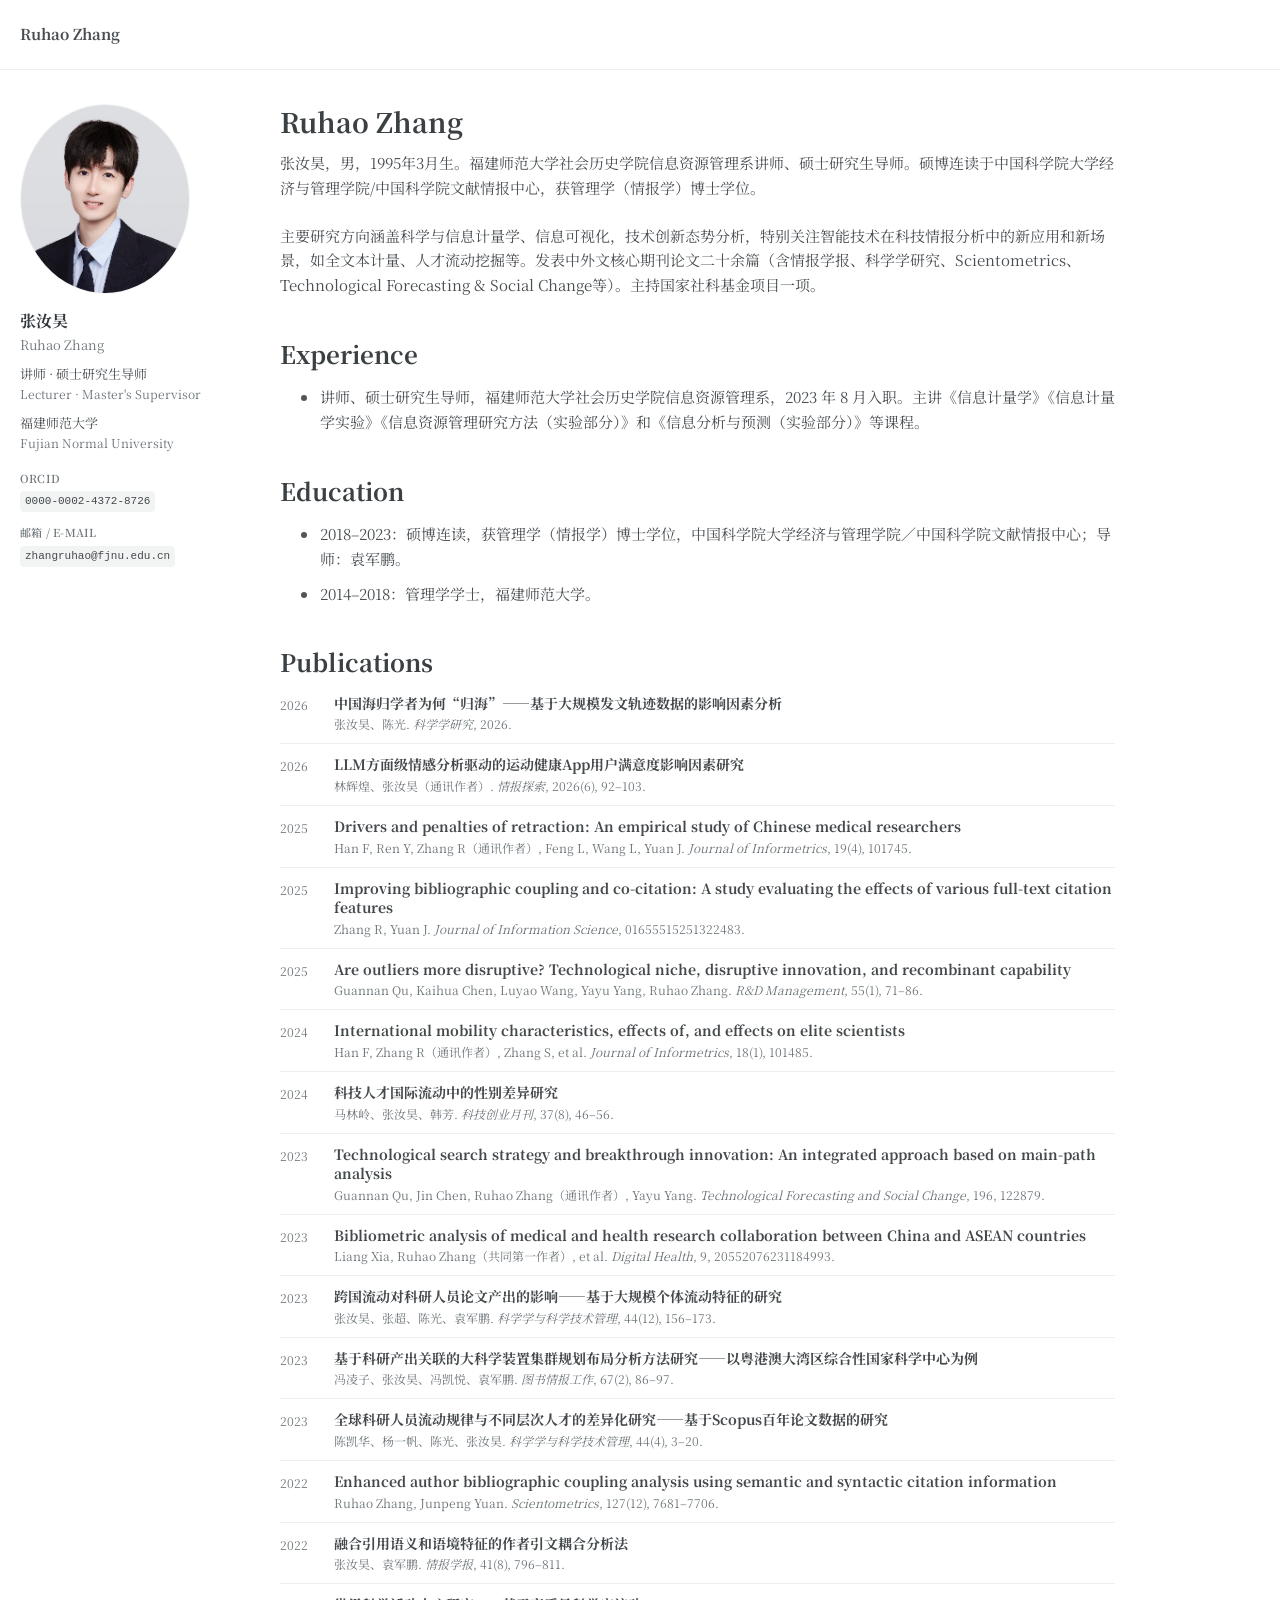
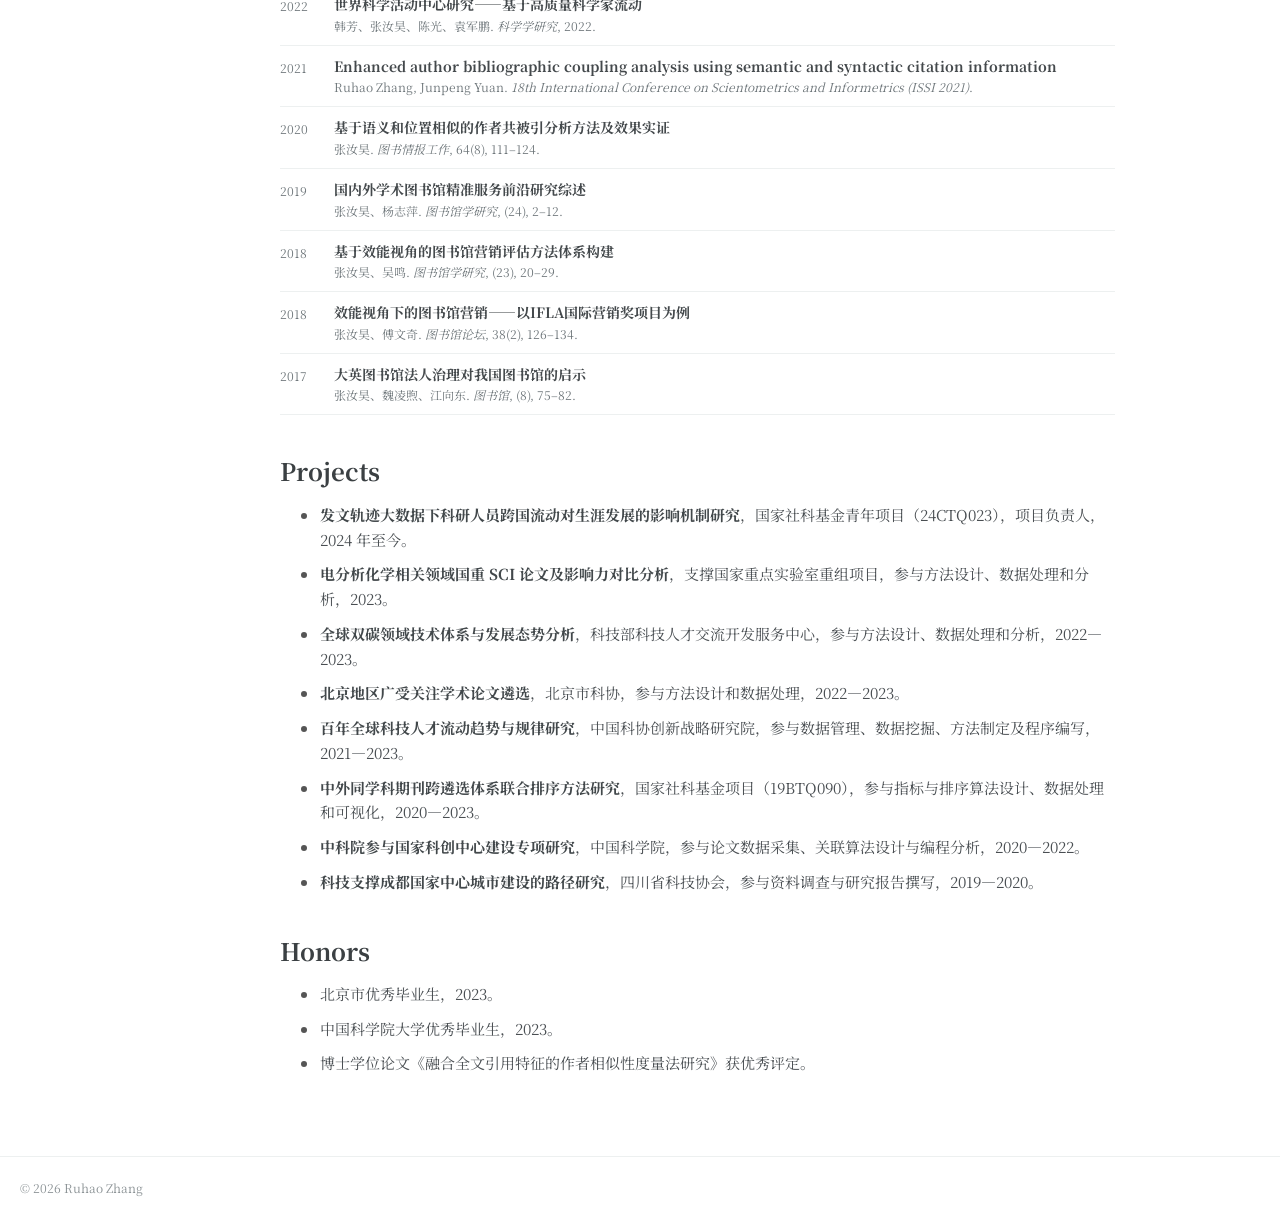
==== commit f4bd03fe: "Remove mailing address from profile" ====
--- a/index.html
+++ b/index.html
@@ -28,7 +28,6 @@
         <p>福建师范大学<br><span lang="en">Fujian Normal University</span></p>
       </div>
       <address class="profile-contact">
-        <div><span class="contact-label">通讯地址 / Address</span><span>福建省福州市福建师范大学旗山校区领先楼211</span><span lang="en">Room 211, Lingxian Building, Qishan Campus, Fujian Normal University, Fuzhou, Fujian, China</span></div>
         <div><span class="contact-label">ORCID</span><code>0000-0002-4372-8726</code></div>
         <div><span class="contact-label">邮箱 / E-MAIL</span><code>zhangruhao@fjnu.edu.cn</code></div>
       </address>
--- a/styles.css
+++ b/styles.css
@@ -1,7 +1,7 @@
-:root{--text:#494e52;--muted:#6f777b;--link:#4d9298;--line:#d9d1c5}
+:root{--text:#494e52;--muted:#6f777b;--link:#4d9298;--line:#edf0f0}
 *{box-sizing:border-box}
 html{scroll-behavior:smooth}
-body{margin:0;background:#efeae0;color:var(--text);font-family:"Source Han Serif SC","Source Han Serif","Noto Serif SC","Noto Serif CJK SC","Songti SC","STSong",serif;font-size:16px;line-height:1.65;-webkit-font-smoothing:antialiased}
+body{margin:0;background:#fff;color:var(--text);font-family:"Source Han Serif SC","Source Han Serif","Noto Serif SC","Noto Serif CJK SC","Songti SC","STSong",serif;font-size:15px;line-height:1.65;-webkit-font-smoothing:antialiased}
 a{color:var(--link);text-decoration:underline;text-underline-offset:2px}
 a:hover{color:#32777d}
 a:focus-visible{outline:2px solid var(--link);outline-offset:3px}
@@ -10,7 +10,7 @@
 .topbar{height:70px;border-bottom:1px solid var(--line)}
 .topbar-inner{width:min(1240px,calc(100% - 38px));height:100%;margin:auto;display:flex;align-items:center}
 .topbar-brand{color:var(--text);text-decoration:none}
-.topbar-brand{font-weight:700;font-size:16px}
+.topbar-brand{font-weight:700;font-size:15px}
 .page-shell{width:min(1240px,calc(100% - 38px));margin:34px auto 70px;display:grid;grid-template-columns:205px minmax(0,835px);gap:55px;align-items:start}
 .profile img{display:block;width:170px;height:190px;border:1px solid #f4f4f4;border-radius:50%;object-fit:cover;object-position:center 24%;margin-bottom:14px}
 .profile h2{font-size:16px;font-weight:700;margin:0 0 8px;color:#343a3d}
@@ -23,10 +23,10 @@
 .profile-contact .contact-label{color:var(--muted);font-weight:600;font-size:11px;letter-spacing:.02em;margin-bottom:3px}
 .profile-contact code{display:inline-block;max-width:100%;padding:2px 5px;border-radius:4px;background:#f2f4f4;color:#44494c;font-size:11px;font-family:ui-monospace,SFMono-Regular,Consolas,monospace;white-space:normal;overflow-wrap:anywhere}
 .content{min-width:0}
-.content h1{font-size:29px;line-height:1.3;color:#3b4043;margin:0 0 12px;font-weight:700}
+.content h1{font-size:27px;line-height:1.3;color:#3b4043;margin:0 0 12px;font-weight:700}
 .content p{margin:0 0 23px}
-.content section{margin-top:26px}
-.content section h2{font-size:26px;line-height:1.35;color:#3b4043;margin:0 0 15px;font-weight:700}
+.content section{margin-top:40px}
+.content section h2{font-size:24px;line-height:1.35;color:#3b4043;margin:0 0 15px;font-weight:700}
 .content ul{margin:0;padding-left:39px}
 .content li{padding-left:1px;margin-bottom:10px}
 .content li::marker{color:#555}
@@ -34,32 +34,32 @@
 .publication-list{list-style:none;margin:10px 0 0;padding:0}
 .publication-list>.publication{display:grid;grid-template-columns:42px minmax(0,1fr);column-gap:12px;padding:0 0 10px;margin:0 0 11px;border-bottom:1px solid var(--line)}
 .publication .pub-year{display:block;color:var(--muted);font-size:12px;line-height:1.5;margin-top:2px}
-.publication h3{font-size:15px;line-height:1.4;font-weight:700;margin:0 0 2px;color:#44494c}
-.publication p{font-size:13px;color:var(--muted);margin:0;line-height:1.5}
+.publication h3{font-size:14px;line-height:1.4;font-weight:700;margin:0 0 2px;color:#44494c}
+.publication p{font-size:12px;color:var(--muted);margin:0;line-height:1.5}
 .site-footer{border-top:1px solid var(--line);color:#8a9194;font-size:12px;padding:21px 19px}
 .site-footer>div{width:min(1240px,100%);margin:auto}
-@media(max-width:760px){.page-shell{grid-template-columns:150px minmax(0,1fr);gap:30px}.profile img{width:135px;height:150px}.content h1{font-size:26px}.content section h2{font-size:23px}}
+@media(max-width:760px){.page-shell{grid-template-columns:150px minmax(0,1fr);gap:30px}.profile img{width:135px;height:150px}.content h1{font-size:25px}.content section h2{font-size:22px}}
 @media(max-width:580px){
-  body{font-size:15px;line-height:1.8}
+  body{font-size:14px;line-height:1.8}
   .topbar{height:58px}
   .topbar-inner{width:calc(100% - 36px)}
   .page-shell{width:calc(100% - 36px);display:block;margin-top:0}
-  .profile{display:grid;grid-template-columns:66px 1fr;gap:0 15px;align-items:center;margin:0 -18px 0;padding:19px 18px;background:#efeae0;border-bottom:1px solid var(--line)}
+  .profile{display:grid;grid-template-columns:66px 1fr;gap:0 15px;align-items:center;margin:0 -18px 0;padding:19px 18px;background:#fff;border-bottom:1px solid var(--line)}
   .profile img{width:66px;height:76px;margin:0}
   .profile h2{font-size:17px;margin:0 0 4px}
   .profile p{margin:0 0 5px;font-size:12px;line-height:1.5}
   .profile-contact{grid-column:1 / -1;margin-top:15px;gap:8px}
   .content{padding-top:27px}
-  .content h1{font-size:27px;margin-bottom:17px}
+  .content h1{font-size:25px;margin-bottom:17px}
   .content p{margin-bottom:19px;line-height:1.85}
-  .content section{border-top:1px solid var(--line);padding-top:22px;margin-top:27px}
-  .content section h2{font-size:23px;margin-bottom:14px}
+  .content section{border-top:1px solid var(--line);padding-top:24px;margin-top:38px}
+  .content section h2{font-size:21px;margin-bottom:14px}
   .content ul{padding-left:23px}
   .content li{margin-bottom:13px;line-height:1.75}
   .publication-list{margin-top:0}
   .publication-list>.publication{grid-template-columns:37px minmax(0,1fr);column-gap:9px;padding-bottom:10px;margin-bottom:10px;line-height:1.5}
-  .publication h3{font-size:15px;overflow-wrap:break-word}
-  .publication p{font-size:13px;line-height:1.5;margin:0}
+  .publication h3{font-size:14px;overflow-wrap:break-word}
+  .publication p{font-size:12px;line-height:1.5;margin:0}
 }
 @media(max-width:390px){.topbar-inner{width:calc(100% - 28px)}.topbar-brand{font-size:14px}}
 @media(prefers-reduced-motion:reduce){html{scroll-behavior:auto}}
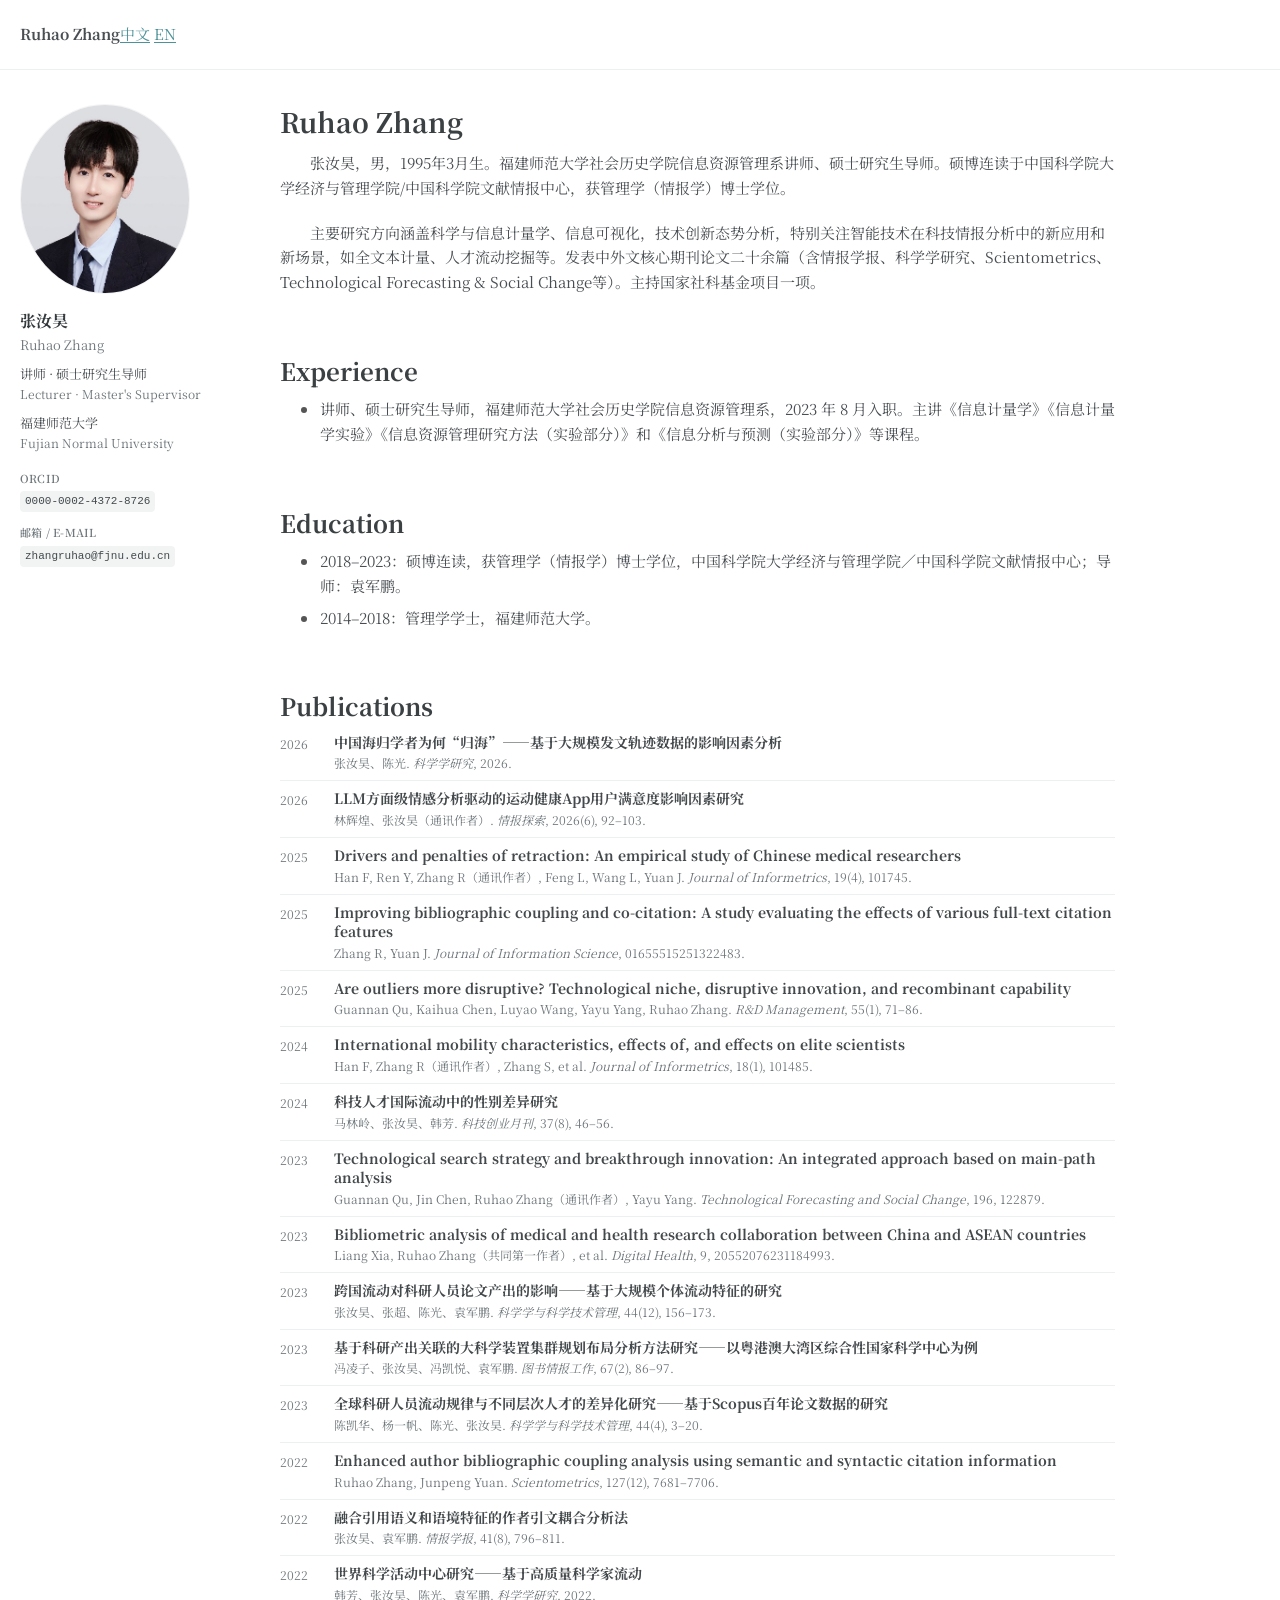
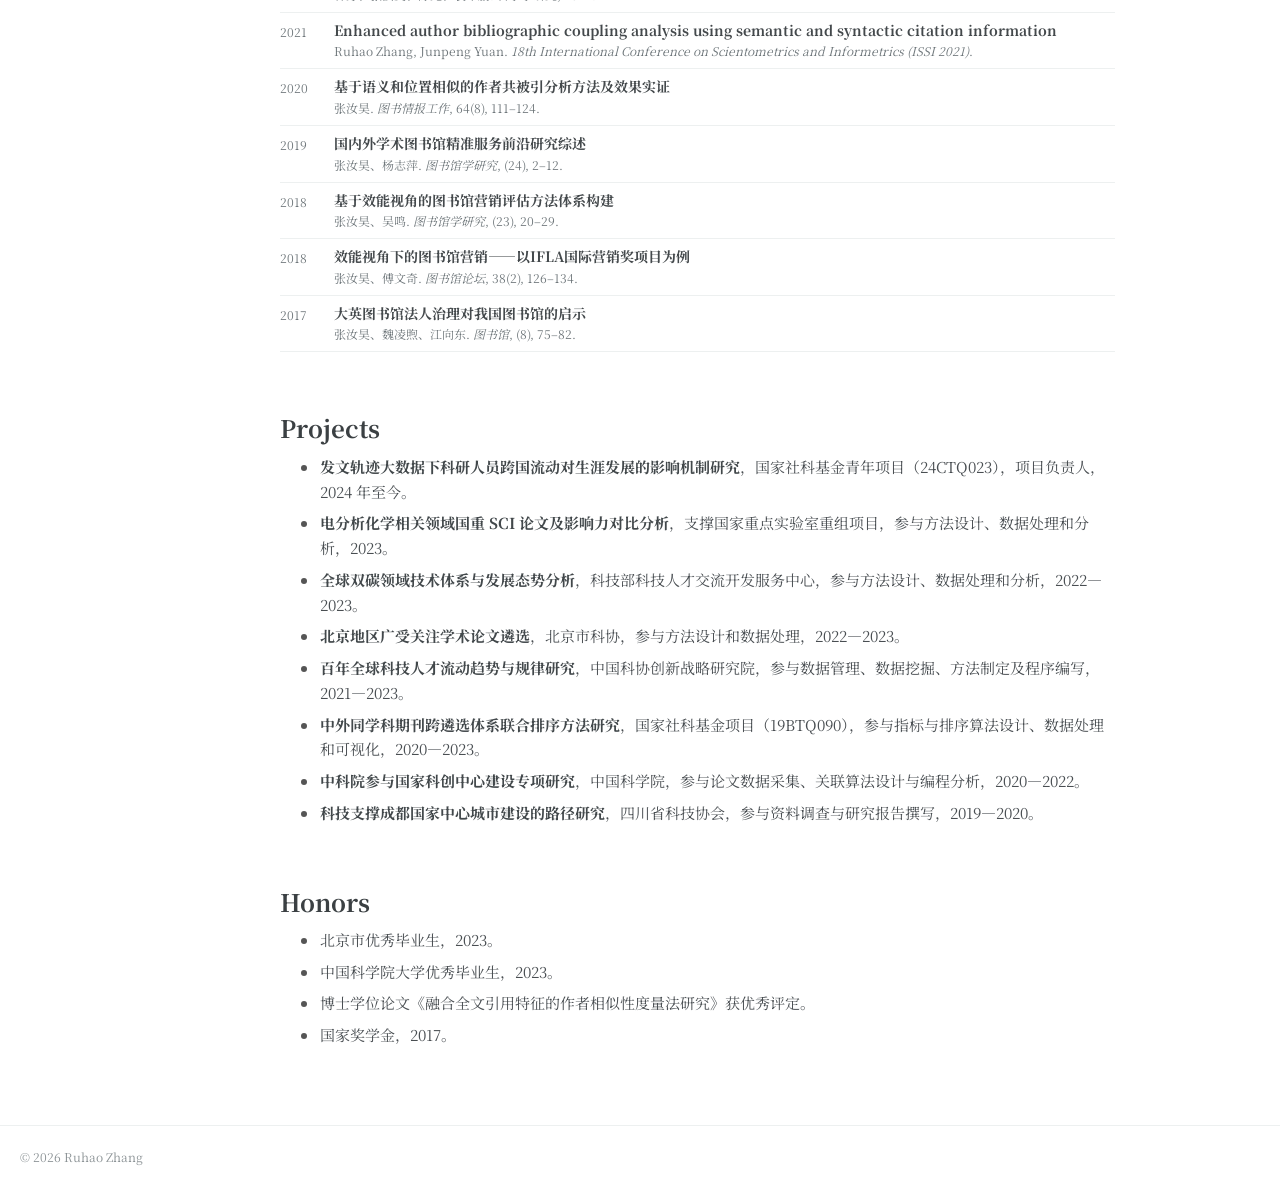
==== commit ffcab5e7: "Add language switch and 2017 National Scholarship" ====
--- a/index.html
+++ b/index.html
@@ -16,6 +16,10 @@
   <header class="topbar">
     <div class="topbar-inner">
       <a class="topbar-brand" href="index.html">Ruhao Zhang</a>
+      <nav class="language-switch" aria-label="语言切换">
+        <a href="index.html" lang="zh-CN" aria-current="page">中文</a>
+        <a href="en.html" lang="en">EN</a>
+      </nav>
     </div>
   </header>
 
@@ -100,6 +104,7 @@
           <li>北京市优秀毕业生，2023。</li>
           <li>中国科学院大学优秀毕业生，2023。</li>
           <li>博士学位论文《融合全文引用特征的作者相似性度量法研究》获优秀评定。</li>
+          <li>国家奖学金，2017。</li>
         </ul>
       </section>
     </main>
--- a/styles.css
+++ b/styles.css
@@ -24,15 +24,16 @@
 .profile-contact code{display:inline-block;max-width:100%;padding:2px 5px;border-radius:4px;background:#f2f4f4;color:#44494c;font-size:11px;font-family:ui-monospace,SFMono-Regular,Consolas,monospace;white-space:normal;overflow-wrap:anywhere}
 .content{min-width:0}
 .content h1{font-size:27px;line-height:1.3;color:#3b4043;margin:0 0 12px;font-weight:700}
-.content p{margin:0 0 23px}
-.content section{margin-top:40px}
-.content section h2{font-size:24px;line-height:1.35;color:#3b4043;margin:0 0 15px;font-weight:700}
+.content p{margin:0 0 20px}
+.content > p{text-indent:2em}
+.content section{margin-top:60px}
+.content section h2{font-size:24px;line-height:1.35;color:#3b4043;margin:0 0 10px;font-weight:700}
 .content ul{margin:0;padding-left:39px}
-.content li{padding-left:1px;margin-bottom:10px}
+.content li{padding-left:1px;margin-bottom:7px}
 .content li::marker{color:#555}
 .content strong{font-weight:700;color:#42484b}
-.publication-list{list-style:none;margin:10px 0 0;padding:0}
-.publication-list>.publication{display:grid;grid-template-columns:42px minmax(0,1fr);column-gap:12px;padding:0 0 10px;margin:0 0 11px;border-bottom:1px solid var(--line)}
+.publication-list{list-style:none;margin:6px 0 0;padding:0}
+.publication-list>.publication{display:grid;grid-template-columns:42px minmax(0,1fr);column-gap:12px;padding:0 0 8px;margin:0 0 8px;border-bottom:1px solid var(--line)}
 .publication .pub-year{display:block;color:var(--muted);font-size:12px;line-height:1.5;margin-top:2px}
 .publication h3{font-size:14px;line-height:1.4;font-weight:700;margin:0 0 2px;color:#44494c}
 .publication p{font-size:12px;color:var(--muted);margin:0;line-height:1.5}
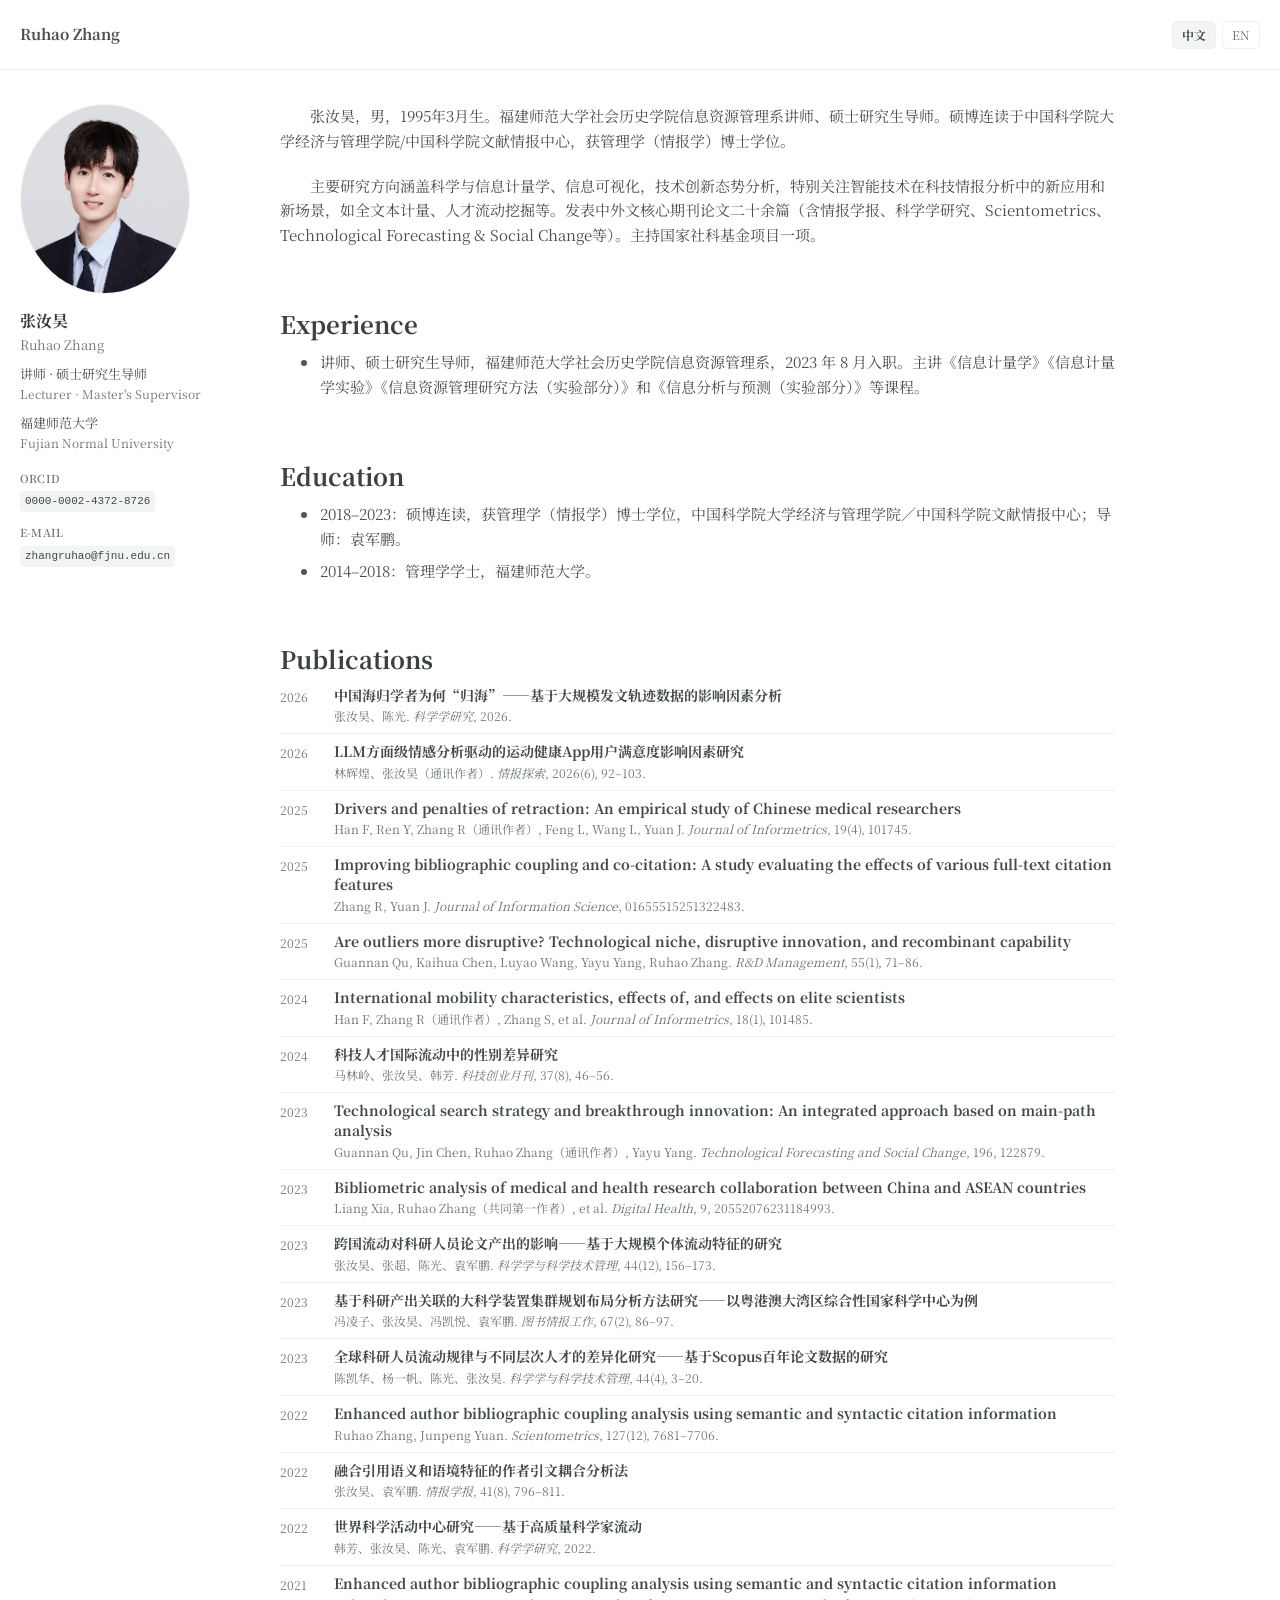
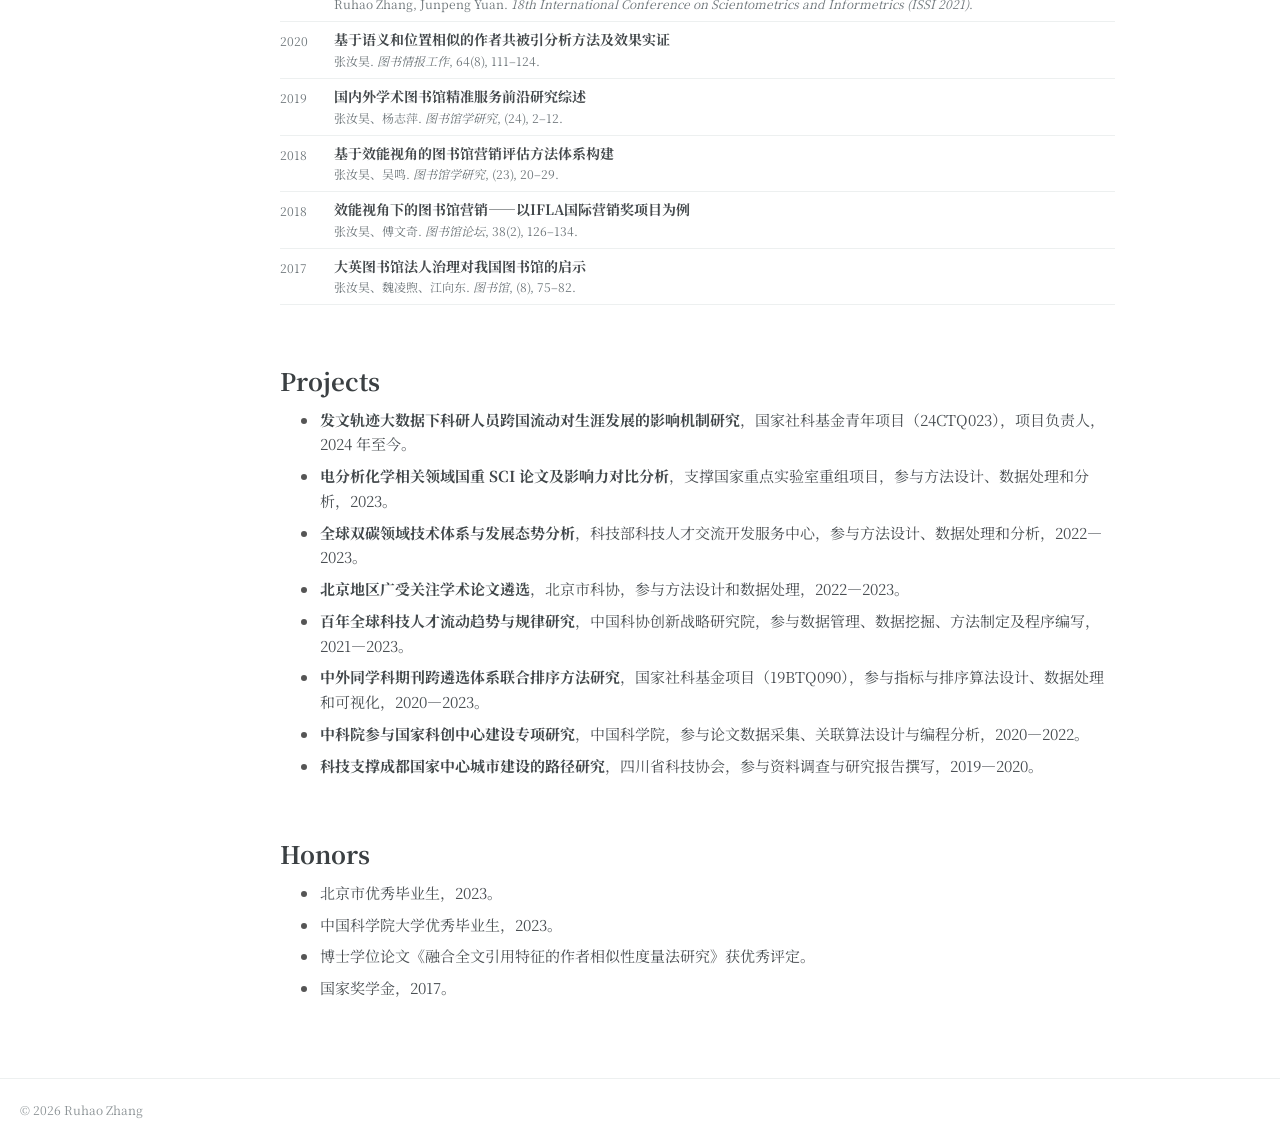
==== commit 9d7a4d06: "Remove duplicate homepage title and simplify email label" ====
--- a/index.html
+++ b/index.html
@@ -9,7 +9,7 @@
   <link rel="preconnect" href="https://fonts.googleapis.com">
   <link rel="preconnect" href="https://fonts.gstatic.com" crossorigin>
   <link href="https://fonts.googleapis.com/css2?family=Noto+Serif+SC:wght@400;600;700&amp;display=swap" rel="stylesheet">
-  <link rel="stylesheet" href="styles.css">
+  <link rel="stylesheet" href="styles.css?v=20261009-6">
 </head>
 <body>
   <a class="skip-link" href="#main">跳转至正文</a>
@@ -27,18 +27,17 @@
     <aside class="profile" aria-label="个人信息">
       <img src="portrait.jpg" alt="张汝昊的肖像" width="357" height="438">
       <div class="profile-identity">
-        <h2>张汝昊<span lang="en">Ruhao Zhang</span></h2>
+        <h1>张汝昊<span lang="en">Ruhao Zhang</span></h1>
         <p>讲师 · 硕士研究生导师<br><span lang="en">Lecturer · Master's Supervisor</span></p>
         <p>福建师范大学<br><span lang="en">Fujian Normal University</span></p>
       </div>
       <address class="profile-contact">
         <div><span class="contact-label">ORCID</span><code>0000-0002-4372-8726</code></div>
-        <div><span class="contact-label">邮箱 / E-MAIL</span><code>zhangruhao@fjnu.edu.cn</code></div>
+        <div><span class="contact-label">E-MAIL</span><code>zhangruhao@fjnu.edu.cn</code></div>
       </address>
     </aside>
 
     <main id="main" class="content">
-      <h1>Ruhao Zhang</h1>
       <p>张汝昊，男，1995年3月生。福建师范大学社会历史学院信息资源管理系讲师、硕士研究生导师。硕博连读于中国科学院大学经济与管理学院/中国科学院文献情报中心，获管理学（情报学）博士学位。</p>
       <p>主要研究方向涵盖科学与信息计量学、信息可视化，技术创新态势分析，特别关注智能技术在科技情报分析中的新应用和新场景，如全文本计量、人才流动挖掘等。发表中外文核心期刊论文二十余篇（含情报学报、科学学研究、Scientometrics、Technological Forecasting &amp; Social Change等）。主持国家社科基金项目一项。</p>
 
@@ -114,3 +113,4 @@
   <script src="script.js"></script>
 </body>
 </html>
+
--- a/styles.css
+++ b/styles.css
@@ -8,13 +8,17 @@
 .skip-link{position:absolute;left:14px;top:-60px;background:#333;color:#fff;padding:7px 11px;z-index:10}
 .skip-link:focus{top:10px}
 .topbar{height:70px;border-bottom:1px solid var(--line)}
-.topbar-inner{width:min(1240px,calc(100% - 38px));height:100%;margin:auto;display:flex;align-items:center}
+.topbar-inner{width:min(1240px,calc(100% - 38px));height:100%;margin:auto;display:flex;align-items:center;justify-content:space-between}
 .topbar-brand{color:var(--text);text-decoration:none}
 .topbar-brand{font-weight:700;font-size:15px}
+.language-switch{display:flex;gap:6px;align-items:center}
+.language-switch a{min-width:38px;padding:4px 9px;border:1px solid var(--line);border-radius:5px;color:var(--muted);font-size:12px;line-height:1.5;text-align:center;text-decoration:none}
+.language-switch a:hover{color:var(--text);border-color:#b9c2c2}
+.language-switch a[aria-current="page"]{color:var(--text);background:#f3f5f4;font-weight:700}
 .page-shell{width:min(1240px,calc(100% - 38px));margin:34px auto 70px;display:grid;grid-template-columns:205px minmax(0,835px);gap:55px;align-items:start}
 .profile img{display:block;width:170px;height:190px;border:1px solid #f4f4f4;border-radius:50%;object-fit:cover;object-position:center 24%;margin-bottom:14px}
-.profile h2{font-size:16px;font-weight:700;margin:0 0 8px;color:#343a3d}
-.profile h2 span{display:block;color:var(--muted);font-size:13px;font-weight:400}
+.profile h1,.profile h2{font-size:16px;font-weight:700;margin:0 0 8px;color:#343a3d}
+.profile h1 span,.profile h2 span{display:block;color:var(--muted);font-size:13px;font-weight:400}
 .profile p{color:var(--text);font-size:13px;line-height:1.55;margin:0 0 9px}
 .profile p span{color:var(--muted);font-size:12px}
 .profile-contact{display:grid;gap:12px;margin-top:17px;color:var(--text);font-size:12px;font-style:normal;line-height:1.55;overflow-wrap:anywhere}
@@ -23,6 +27,7 @@
 .profile-contact .contact-label{color:var(--muted);font-weight:600;font-size:11px;letter-spacing:.02em;margin-bottom:3px}
 .profile-contact code{display:inline-block;max-width:100%;padding:2px 5px;border-radius:4px;background:#f2f4f4;color:#44494c;font-size:11px;font-family:ui-monospace,SFMono-Regular,Consolas,monospace;white-space:normal;overflow-wrap:anywhere}
 .content{min-width:0}
+html[lang="en"] .content{text-align:justify;text-justify:inter-word;-webkit-hyphens:none;hyphens:none;overflow-wrap:normal;word-break:normal}
 .content h1{font-size:27px;line-height:1.3;color:#3b4043;margin:0 0 12px;font-weight:700}
 .content p{margin:0 0 20px}
 .content > p{text-indent:2em}
@@ -33,6 +38,7 @@
 .content li::marker{color:#555}
 .content strong{font-weight:700;color:#42484b}
 .publication-list{list-style:none;margin:6px 0 0;padding:0}
+.translation-note{color:var(--muted);font-size:12px;margin:0 0 12px}
 .publication-list>.publication{display:grid;grid-template-columns:42px minmax(0,1fr);column-gap:12px;padding:0 0 8px;margin:0 0 8px;border-bottom:1px solid var(--line)}
 .publication .pub-year{display:block;color:var(--muted);font-size:12px;line-height:1.5;margin-top:2px}
 .publication h3{font-size:14px;line-height:1.4;font-weight:700;margin:0 0 2px;color:#44494c}
@@ -47,20 +53,23 @@
   .page-shell{width:calc(100% - 36px);display:block;margin-top:0}
   .profile{display:grid;grid-template-columns:66px 1fr;gap:0 15px;align-items:center;margin:0 -18px 0;padding:19px 18px;background:#fff;border-bottom:1px solid var(--line)}
   .profile img{width:66px;height:76px;margin:0}
-  .profile h2{font-size:17px;margin:0 0 4px}
+  .profile h1,.profile h2{font-size:17px;margin:0 0 4px}
   .profile p{margin:0 0 5px;font-size:12px;line-height:1.5}
   .profile-contact{grid-column:1 / -1;margin-top:15px;gap:8px}
   .content{padding-top:27px}
   .content h1{font-size:25px;margin-bottom:17px}
   .content p{margin-bottom:19px;line-height:1.85}
   .content section{border-top:1px solid var(--line);padding-top:24px;margin-top:38px}
+  html[lang="en"] #publications,html[lang="en"] #publications *,html[lang="en"] [aria-labelledby="projects-title"],html[lang="en"] [aria-labelledby="projects-title"] *,html[lang="en"] [aria-labelledby="honors-title"],html[lang="en"] [aria-labelledby="honors-title"] *{text-align:left}
   .content section h2{font-size:21px;margin-bottom:14px}
   .content ul{padding-left:23px}
   .content li{margin-bottom:13px;line-height:1.75}
   .publication-list{margin-top:0}
   .publication-list>.publication{grid-template-columns:37px minmax(0,1fr);column-gap:9px;padding-bottom:10px;margin-bottom:10px;line-height:1.5}
   .publication h3{font-size:14px;overflow-wrap:break-word}
+  html[lang="en"] .publication h3{overflow-wrap:normal;word-break:normal}
   .publication p{font-size:12px;line-height:1.5;margin:0}
 }
 @media(max-width:390px){.topbar-inner{width:calc(100% - 28px)}.topbar-brand{font-size:14px}}
 @media(prefers-reduced-motion:reduce){html{scroll-behavior:auto}}
+
